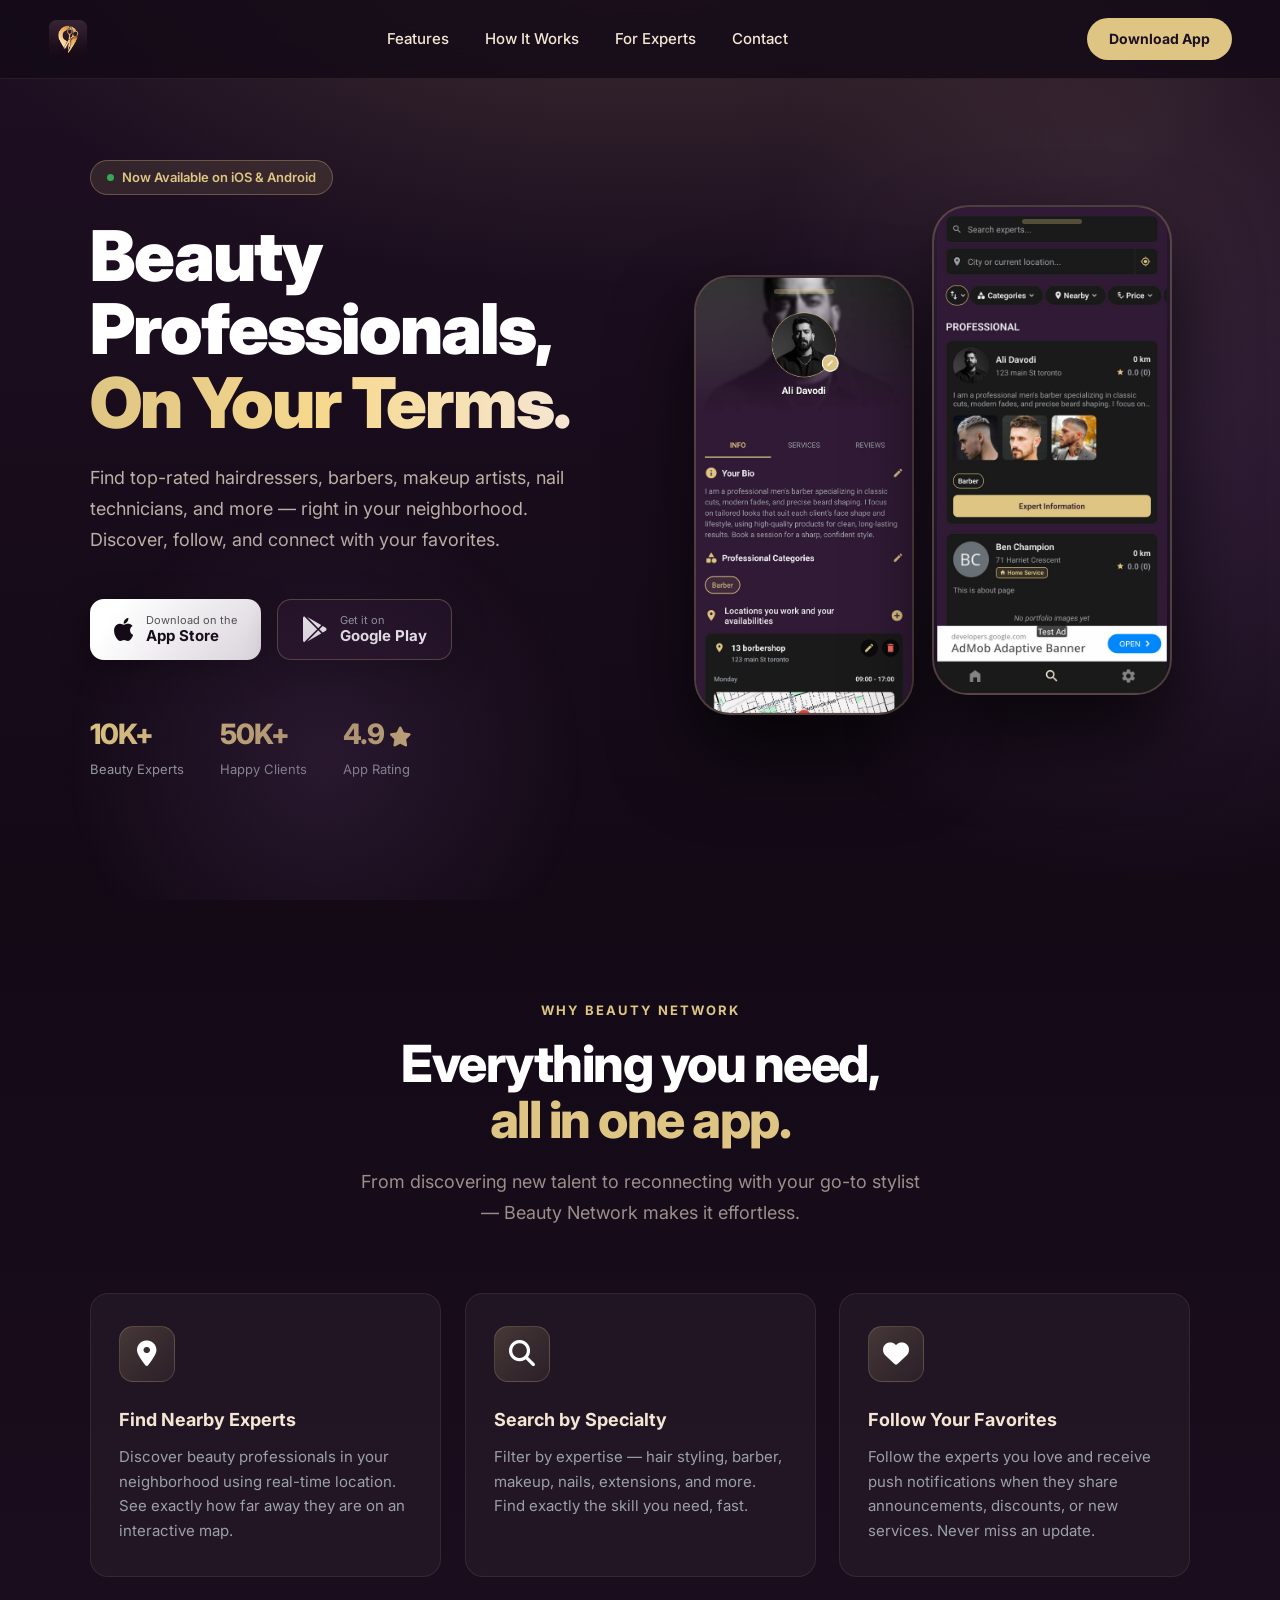
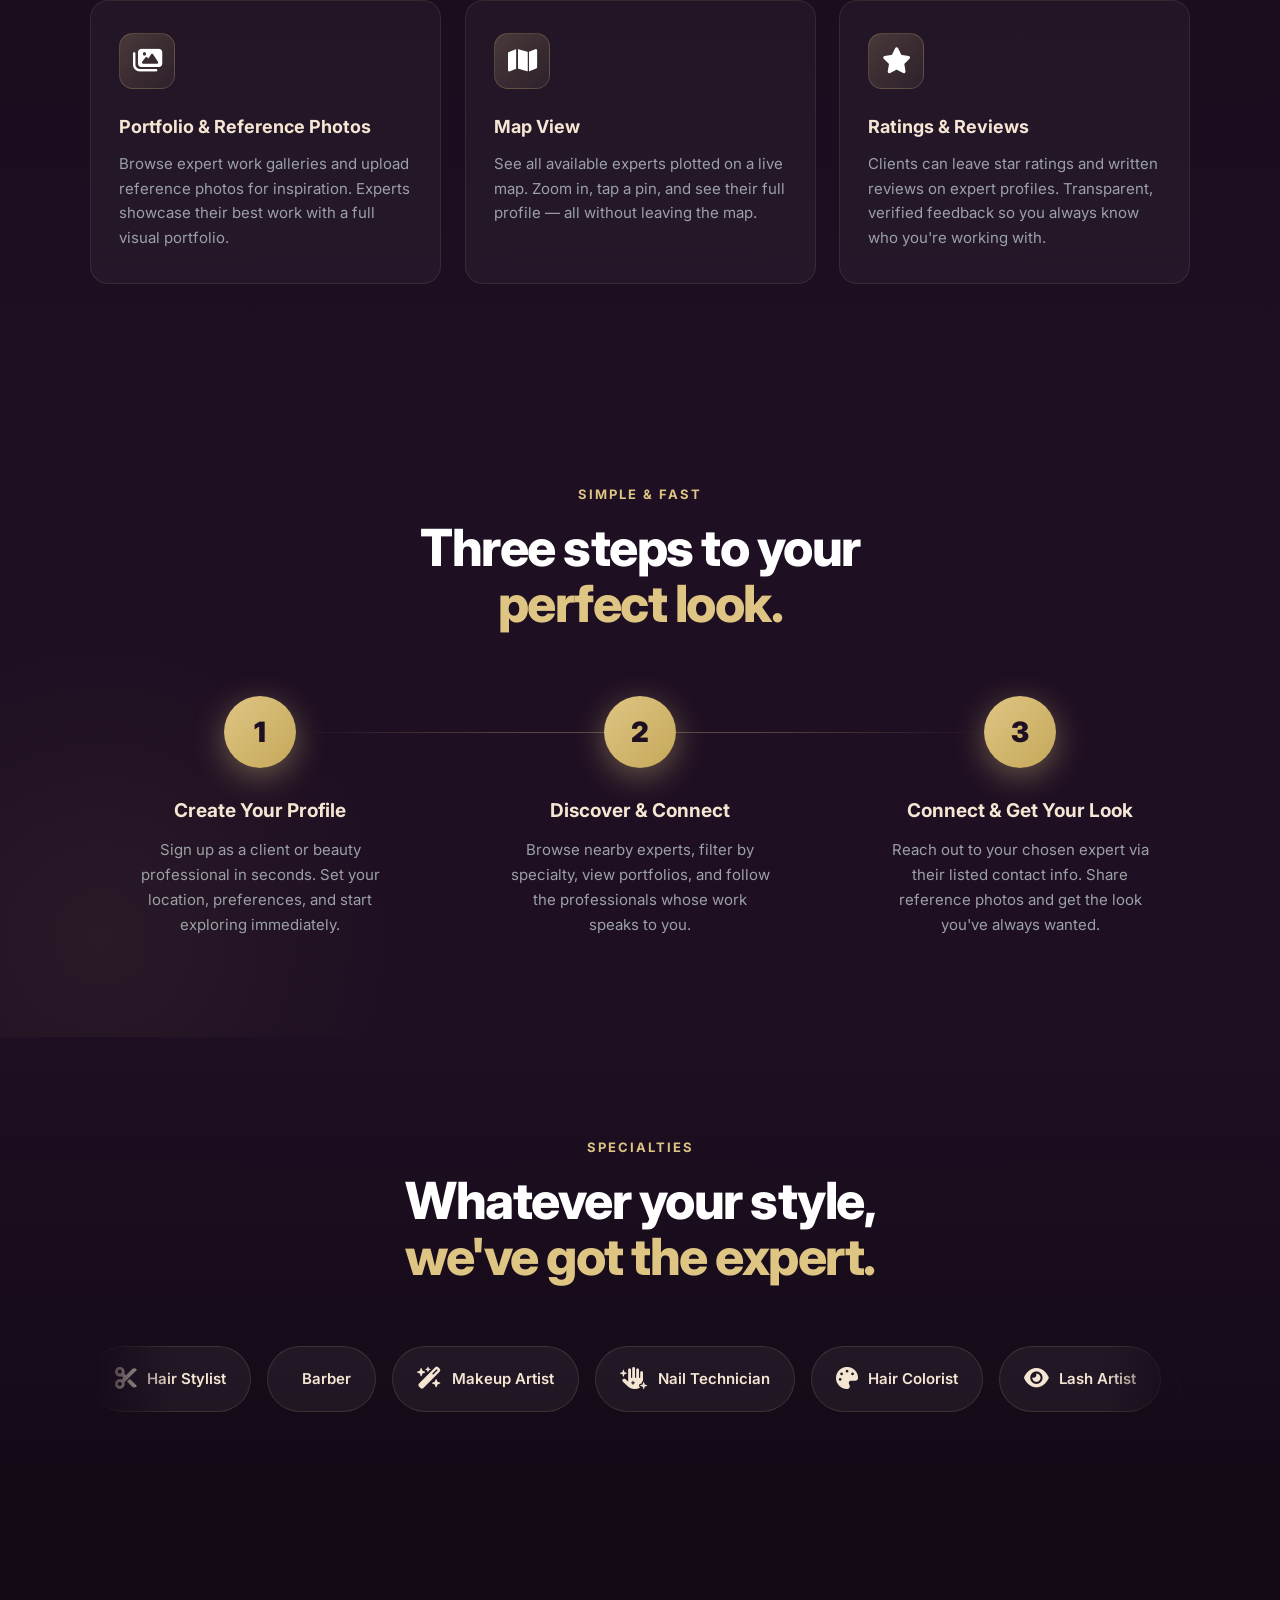
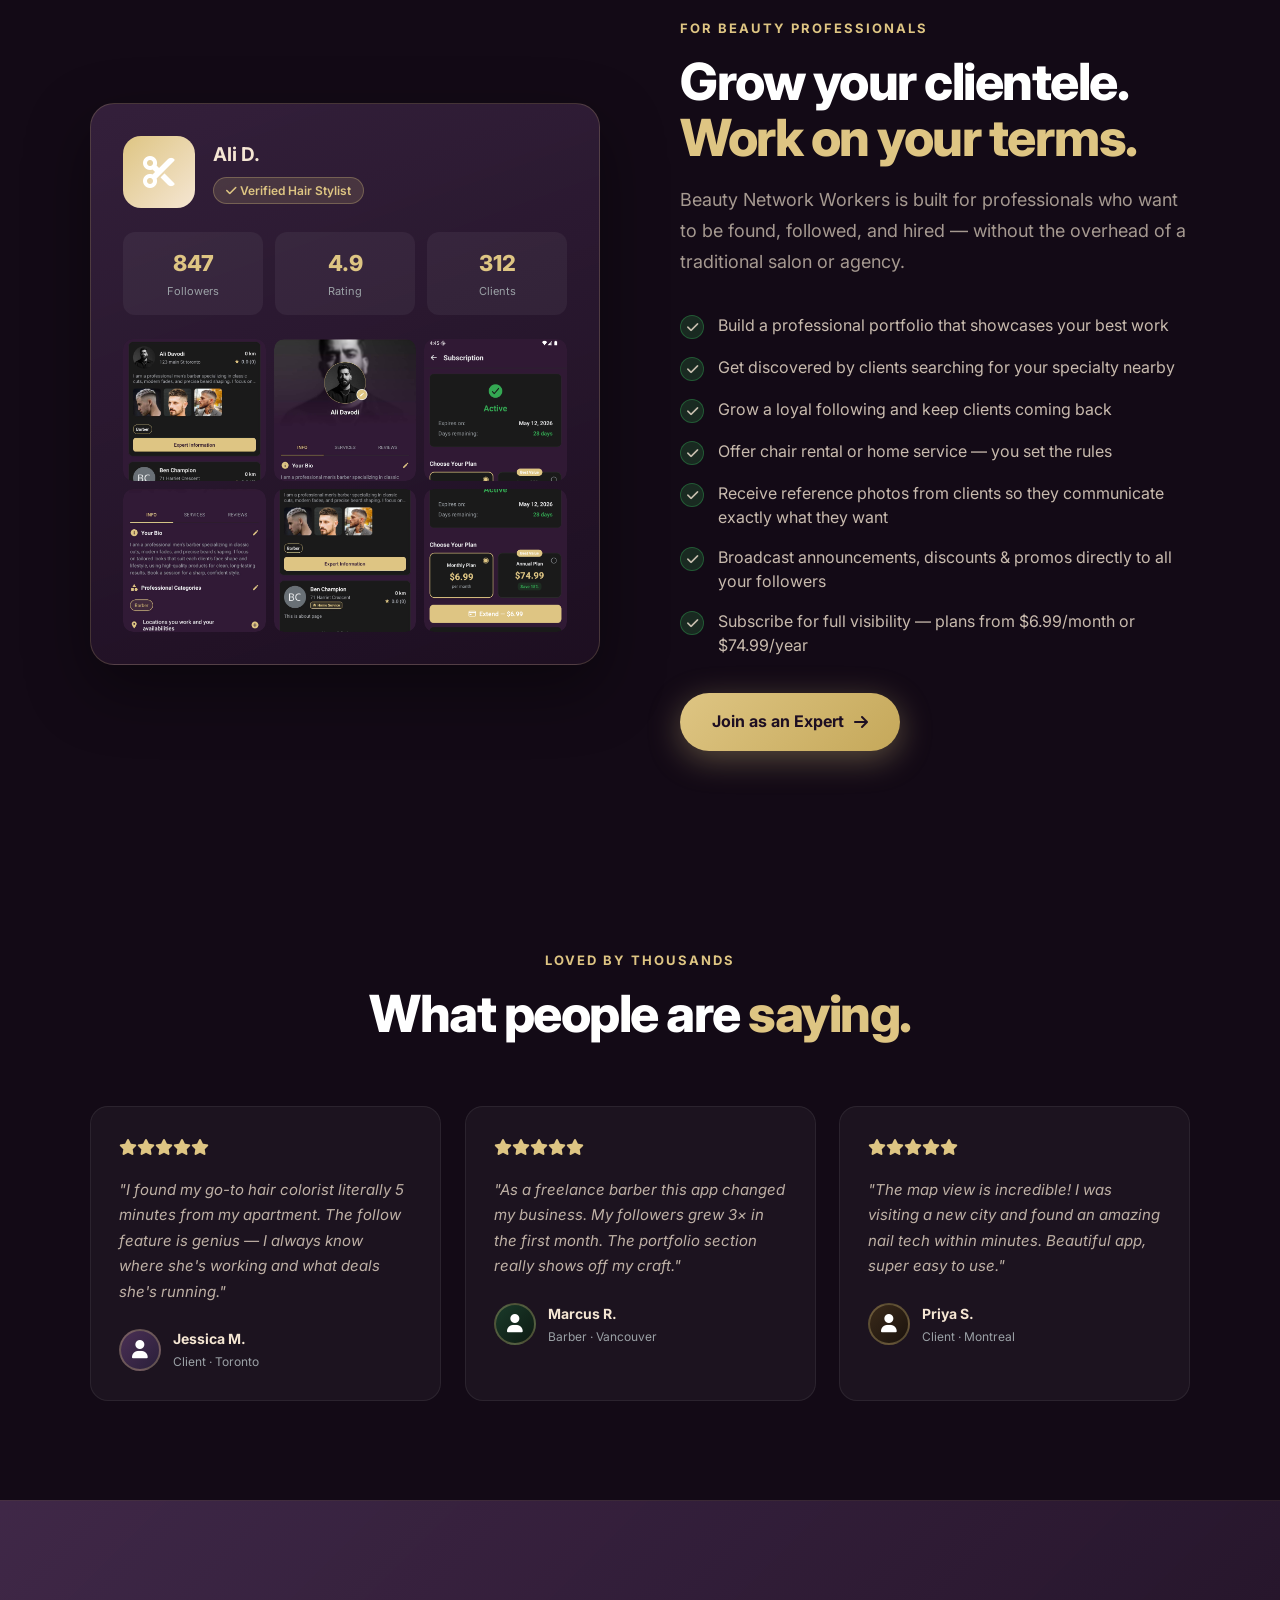
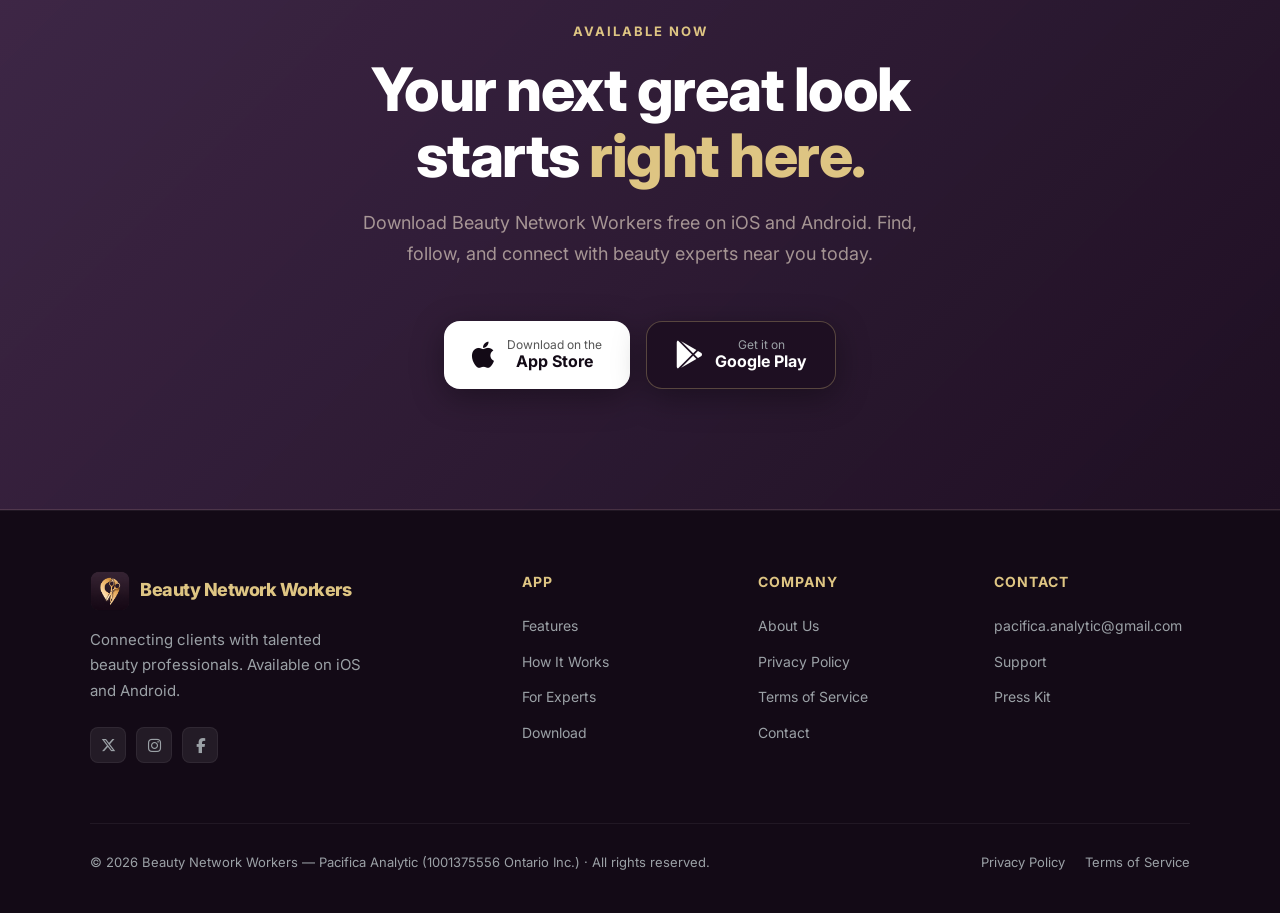
==== index.html @ ca936449 "fix:refactor code and redesign" ====
<!DOCTYPE html>
<html lang="en">
<head>
<meta charset="UTF-8">
<meta name="viewport" content="width=device-width, initial-scale=1.0">
<title>Beauty Network — Find Beauty Experts Near You</title>
<meta name="description" content="Connect with top beauty professionals near you. Hairdressers, barbers, makeup artists, nail technicians and more — available on demand.">
<meta name="google-site-verification" content="TVqCpFBTWD-VSv0azmbcBUUXZ6sW8XDsAtsCo4pwNXE">
<meta property="og:title" content="Beauty Network — Find Beauty Experts Near You">
<meta property="og:description" content="Discover and connect with top-rated beauty professionals near you.">
<meta property="og:type" content="website">
<link rel="preconnect" href="https://fonts.googleapis.com">
<link rel="preconnect" href="https://fonts.gstatic.com" crossorigin>
<link href="https://fonts.googleapis.com/css2?family=Inter:wght@300;400;500;600;700;800;900&display=swap" rel="stylesheet">
<link rel="stylesheet" href="https://cdnjs.cloudflare.com/ajax/libs/font-awesome/6.5.1/css/all.min.css" integrity="sha512-DTOQO9RWCH3ppGqcWaEA1BIZOC6xxalwEsw9c2QQeAIftl+Vegovlnee1c9QX4TctnWMn13TZye+giMm8e2LwA==" crossorigin="anonymous" referrerpolicy="no-referrer">
<link rel="stylesheet" href="styles/landing.css">
</head>
<body>

<!-- NAV -->
<nav>
  <a href="#" class="nav-logo">
    <img src="images/logo.png" alt="Beauty Network" style="height:40px;display:inline-block;vertical-align:middle;">
  </a>
  <ul class="nav-links">
    <li><a href="#features">Features</a></li>
    <li><a href="#how-it-works">How It Works</a></li>
    <li><a href="#for-experts">For Experts</a></li>
    <li><a href="#contact">Contact</a></li>
  </ul>
  <a href="#download" class="nav-cta">Download App</a>
</nav>

<!-- HERO -->
<section class="hero">
  <div class="hero-inner">
    <div class="hero-text">
      <div class="hero-badge">
        <span class="dot"></span>
        Now Available on iOS &amp; Android
      </div>
      <h1>
        Beauty Professionals,<br>
        <span class="gradient">On Your Terms.</span>
      </h1>
      <p class="hero-sub">
        Find top-rated hairdressers, barbers, makeup artists, nail technicians,
        and more — right in your neighborhood. Discover, follow, and connect with your favorites.
      </p>
      <div class="hero-ctas">
        <a href="#download" class="btn-store">
          <span class="store-icon"><i class="fa-brands fa-apple"></i></span>
          <span class="store-text">
            <small>Download on the</small>
            App Store
          </span>
        </a>
        <a href="#download" class="btn-store dark">
          <span class="store-icon"><i class="fa-brands fa-google-play"></i></span>
          <span class="store-text">
            <small>Get it on</small>
            Google Play
          </span>
        </a>
      </div>
      <div class="hero-stats">
        <div class="stat">
          <span class="stat-num" data-count="10" data-suffix="K+">10K+</span>
          <span class="stat-label">Beauty Experts</span>
        </div>
        <div class="stat">
          <span class="stat-num" data-count="50" data-suffix="K+">50K+</span>
          <span class="stat-label">Happy Clients</span>
        </div>
        <div class="stat">
          <span class="stat-num">4.9 <i class="fa-solid fa-star" style="font-size:20px;"></i></span>
          <span class="stat-label">App Rating</span>
        </div>
      </div>
    </div>

    <div class="hero-visual">
      <div class="phone-glow"></div>
      <div class="phone-wrap">
        <div class="phone">
          <div class="phone-screen" style="padding:0;">
            <img src="images/2.jpg" alt="App Screenshot" style="width:100%;height:100%;object-fit:cover;border-radius:34px;display:block;">
          </div>
        </div>
        <div class="phone main">
          <div class="phone-screen" style="padding:0;">
            <img src="images/1.jpg" alt="App Screenshot" style="width:100%;height:100%;object-fit:contain;border-radius:34px;display:block;">
          </div>
        </div>
      </div>
    </div>
  </div>
</section>

<!-- FEATURES -->
<section class="features" id="features">
  <div class="section-inner">
    <div class="center reveal">
      <div class="section-tag">Why Beauty Network</div>
      <h2 class="section-title">Everything you need,<br><span class="gold">all in one app.</span></h2>
      <p class="section-sub" style="margin: 0 auto;">From discovering new talent to reconnecting with your go-to stylist — Beauty Network makes it effortless.</p>
    </div>
    <div class="features-grid">
      <div class="feature-card reveal">
        <div class="feature-icon"><i class="fa-solid fa-location-dot"></i></div>
        <h3>Find Nearby Experts</h3>
        <p>Discover beauty professionals in your neighborhood using real-time location. See exactly how far away they are on an interactive map.</p>
      </div>
      <div class="feature-card reveal">
        <div class="feature-icon"><i class="fa-solid fa-magnifying-glass"></i></div>
        <h3>Search by Specialty</h3>
        <p>Filter by expertise — hair styling, barber, makeup, nails, extensions, and more. Find exactly the skill you need, fast.</p>
      </div>
      <div class="feature-card reveal">
        <div class="feature-icon"><i class="fa-solid fa-heart"></i></div>
        <h3>Follow Your Favorites</h3>
        <p>Follow the experts you love and receive push notifications when they share announcements, discounts, or new services. Never miss an update.</p>
      </div>
      <div class="feature-card reveal">
        <div class="feature-icon"><i class="fa-solid fa-images"></i></div>
        <h3>Portfolio &amp; Reference Photos</h3>
        <p>Browse expert work galleries and upload reference photos for inspiration. Experts showcase their best work with a full visual portfolio.</p>
      </div>
      <div class="feature-card reveal">
        <div class="feature-icon"><i class="fa-solid fa-map"></i></div>
        <h3>Map View</h3>
        <p>See all available experts plotted on a live map. Zoom in, tap a pin, and see their full profile — all without leaving the map.</p>
      </div>
      <div class="feature-card reveal">
        <div class="feature-icon"><i class="fa-solid fa-star"></i></div>
        <h3>Ratings &amp; Reviews</h3>
        <p>Clients can leave star ratings and written reviews on expert profiles. Transparent, verified feedback so you always know who you're working with.</p>
      </div>
    </div>
  </div>
</section>

<!-- HOW IT WORKS -->
<section class="how" id="how-it-works">
  <div class="section-inner">
    <div class="center reveal">
      <div class="section-tag">Simple &amp; Fast</div>
      <h2 class="section-title">Three steps to your<br><span class="gold">perfect look.</span></h2>
    </div>
    <div class="how-steps">
      <div class="step reveal-scale">
        <div class="step-num">1</div>
        <h3>Create Your Profile</h3>
        <p>Sign up as a client or beauty professional in seconds. Set your location, preferences, and start exploring immediately.</p>
      </div>
      <div class="step reveal-scale">
        <div class="step-num">2</div>
        <h3>Discover &amp; Connect</h3>
        <p>Browse nearby experts, filter by specialty, view portfolios, and follow the professionals whose work speaks to you.</p>
      </div>
      <div class="step reveal-scale">
        <div class="step-num">3</div>
        <h3>Connect &amp; Get Your Look</h3>
        <p>Reach out to your chosen expert via their listed contact info. Share reference photos and get the look you've always wanted.</p>
      </div>
    </div>
  </div>
</section>

<!-- SPECIALTIES -->
<section class="specialties">
  <div class="section-inner">
    <div class="section-tag center">Specialties</div>
    <h2 class="section-title center">Whatever your style,<br><span class="gold">we've got the expert.</span></h2>
    <div class="specialties-grid">
      <div class="specialties-track" aria-hidden="false">
        <div class="specialty-pill"><span class="sp-icon"><i class="fa-solid fa-scissors"></i></span> Hair Stylist</div>
        <div class="specialty-pill"><span class="sp-icon"><i class="fa-solid fa-comb"></i></span> Barber</div>
        <div class="specialty-pill"><span class="sp-icon"><i class="fa-solid fa-wand-magic-sparkles"></i></span> Makeup Artist</div>
        <div class="specialty-pill"><span class="sp-icon"><i class="fa-solid fa-hand-sparkles"></i></span> Nail Technician</div>
        <div class="specialty-pill"><span class="sp-icon"><i class="fa-solid fa-palette"></i></span> Hair Colorist</div>
        <div class="specialty-pill"><span class="sp-icon"><i class="fa-solid fa-eye"></i></span> Lash Artist</div>
        <div class="specialty-pill"><span class="sp-icon"><i class="fa-solid fa-spa"></i></span> Esthetician</div>
        <div class="specialty-pill"><span class="sp-icon"><i class="fa-solid fa-comb"></i></span> Braider</div>
        <div class="specialty-pill"><span class="sp-icon"><i class="fa-solid fa-paintbrush"></i></span> Eyebrow Artist</div>
        <div class="specialty-pill"><span class="sp-icon"><i class="fa-solid fa-fire"></i></span> Keratin / Extensions</div>
        <!-- Duplicate for seamless loop -->
        <div class="specialty-pill" aria-hidden="true"><span class="sp-icon"><i class="fa-solid fa-scissors"></i></span> Hair Stylist</div>
        <div class="specialty-pill" aria-hidden="true"><span class="sp-icon"><i class="fa-solid fa-comb"></i></span> Barber</div>
        <div class="specialty-pill" aria-hidden="true"><span class="sp-icon"><i class="fa-solid fa-wand-magic-sparkles"></i></span> Makeup Artist</div>
        <div class="specialty-pill" aria-hidden="true"><span class="sp-icon"><i class="fa-solid fa-hand-sparkles"></i></span> Nail Technician</div>
        <div class="specialty-pill" aria-hidden="true"><span class="sp-icon"><i class="fa-solid fa-palette"></i></span> Hair Colorist</div>
        <div class="specialty-pill" aria-hidden="true"><span class="sp-icon"><i class="fa-solid fa-eye"></i></span> Lash Artist</div>
        <div class="specialty-pill" aria-hidden="true"><span class="sp-icon"><i class="fa-solid fa-spa"></i></span> Esthetician</div>
        <div class="specialty-pill" aria-hidden="true"><span class="sp-icon"><i class="fa-solid fa-comb"></i></span> Braider</div>
        <div class="specialty-pill" aria-hidden="true"><span class="sp-icon"><i class="fa-solid fa-paintbrush"></i></span> Eyebrow Artist</div>
        <div class="specialty-pill" aria-hidden="true"><span class="sp-icon"><i class="fa-solid fa-fire"></i></span> Keratin / Extensions</div>
      </div>
    </div>
  </div>
</section>

<!-- FOR EXPERTS -->
<section class="for-experts" id="for-experts">
  <div class="section-inner">
    <div class="experts-split">
      <div class="experts-visual reveal-left">
        <div class="expert-profile-card">
          <div class="profile-header">
            <div class="profile-avatar-big"><i class="fa-solid fa-scissors"></i></div>
            <div class="profile-info">
              <h4>Ali D.</h4>
              <span class="role-badge"><i class="fa-solid fa-check"></i> Verified Hair Stylist</span>
            </div>
          </div>
          <div class="profile-stats">
            <div class="pstat"><div class="pstat-num">847</div><div class="pstat-label">Followers</div></div>
            <div class="pstat"><div class="pstat-num">4.9</div><div class="pstat-label">Rating</div></div>
            <div class="pstat"><div class="pstat-num">312</div><div class="pstat-label">Clients</div></div>
          </div>
          <div class="photo-grid">
            <div class="photo-tile"><img src="images/1.jpg" alt="App Screenshot" style="width:100%;height:100%;object-fit:cover;border-radius:10px;display:block;"></div>
            <div class="photo-tile"><img src="images/2.jpg" alt="App Screenshot" style="width:100%;height:100%;object-fit:cover;border-radius:10px;display:block;object-position:center top;"></div>
            <div class="photo-tile"><img src="images/3.png" alt="App Screenshot" style="width:100%;height:100%;object-fit:cover;border-radius:10px;display:block;object-position:center top;"></div>
            <div class="photo-tile"><img src="images/2.jpg" alt="App Screenshot" style="width:100%;height:100%;object-fit:cover;border-radius:10px;display:block;object-position:center 60%;"></div>
            <div class="photo-tile"><img src="images/1.jpg" alt="App Screenshot" style="width:100%;height:100%;object-fit:cover;border-radius:10px;display:block;object-position:center 70%;"></div>
            <div class="photo-tile"><img src="images/3.png" alt="App Screenshot" style="width:100%;height:100%;object-fit:cover;border-radius:10px;display:block;object-position:center 40%;"></div>
          </div>
        </div>
      </div>
      <div class="experts-content reveal-right">
        <div class="section-tag">For Beauty Professionals</div>
        <h2 class="section-title">Grow your clientele.<br><span class="gold">Work on your terms.</span></h2>
        <p class="section-sub">Beauty Network Workers is built for professionals who want to be found, followed, and hired — without the overhead of a traditional salon or agency.</p>
        <ul class="benefit-list">
          <li><span class="check"><i class="fa-solid fa-check"></i></span><span>Build a professional portfolio that showcases your best work</span></li>
          <li><span class="check"><i class="fa-solid fa-check"></i></span><span>Get discovered by clients searching for your specialty nearby</span></li>
          <li><span class="check"><i class="fa-solid fa-check"></i></span><span>Grow a loyal following and keep clients coming back</span></li>
          <li><span class="check"><i class="fa-solid fa-check"></i></span><span>Offer chair rental or home service — you set the rules</span></li>
          <li><span class="check"><i class="fa-solid fa-check"></i></span><span>Receive reference photos from clients so they communicate exactly what they want</span></li>
          <li><span class="check"><i class="fa-solid fa-check"></i></span><span>Broadcast announcements, discounts &amp; promos directly to all your followers</span></li>
          <li><span class="check"><i class="fa-solid fa-check"></i></span><span>Subscribe for full visibility — plans from $6.99/month or $74.99/year</span></li>
        </ul>
        <a href="#download" class="btn-gold">Join as an Expert <i class="fa-solid fa-arrow-right"></i></a>
      </div>
    </div>
  </div>
</section>

<!-- TESTIMONIALS -->
<section class="testimonials">
  <div class="section-inner">
    <div class="center reveal">
      <div class="section-tag">Loved by Thousands</div>
      <h2 class="section-title">What people are <span class="gold">saying.</span></h2>
    </div>
    <div class="testimonials-grid">
      <div class="tcard reveal">
        <div class="tcard-stars"><i class="fa-solid fa-star"></i><i class="fa-solid fa-star"></i><i class="fa-solid fa-star"></i><i class="fa-solid fa-star"></i><i class="fa-solid fa-star"></i></div>
        <p class="tcard-text">"I found my go-to hair colorist literally 5 minutes from my apartment. The follow feature is genius — I always know where she's working and what deals she's running."</p>
        <div class="tcard-author">
          <div class="tcard-avatar" style="background:linear-gradient(135deg,#4a2f54,#2a1f3a);"><i class="fa-solid fa-user"></i></div>
          <div class="tcard-author-info"><div class="name">Jessica M.</div><div class="role">Client · Toronto</div></div>
        </div>
      </div>
      <div class="tcard reveal">
        <div class="tcard-stars"><i class="fa-solid fa-star"></i><i class="fa-solid fa-star"></i><i class="fa-solid fa-star"></i><i class="fa-solid fa-star"></i><i class="fa-solid fa-star"></i></div>
        <p class="tcard-text">"As a freelance barber this app changed my business. My followers grew 3× in the first month. The portfolio section really shows off my craft."</p>
        <div class="tcard-author">
          <div class="tcard-avatar" style="background:linear-gradient(135deg,#1a3a2a,#0d1a12);"><i class="fa-solid fa-user"></i></div>
          <div class="tcard-author-info"><div class="name">Marcus R.</div><div class="role">Barber · Vancouver</div></div>
        </div>
      </div>
      <div class="tcard reveal">
        <div class="tcard-stars"><i class="fa-solid fa-star"></i><i class="fa-solid fa-star"></i><i class="fa-solid fa-star"></i><i class="fa-solid fa-star"></i><i class="fa-solid fa-star"></i></div>
        <p class="tcard-text">"The map view is incredible! I was visiting a new city and found an amazing nail tech within minutes. Beautiful app, super easy to use."</p>
        <div class="tcard-author">
          <div class="tcard-avatar" style="background:linear-gradient(135deg,#3a2a1a,#1a120d);"><i class="fa-solid fa-user"></i></div>
          <div class="tcard-author-info"><div class="name">Priya S.</div><div class="role">Client · Montreal</div></div>
        </div>
      </div>
    </div>
  </div>
</section>

<!-- DOWNLOAD CTA -->
<section class="download-cta" id="download">
  <div class="section-inner">
    <div class="section-tag center reveal">Available Now</div>
    <h2 class="section-title center reveal" style="--reveal-delay:0.08s">Your next great look<br>starts <span class="gold">right here.</span></h2>
    <p class="section-sub center reveal" style="--reveal-delay:0.16s">Download Beauty Network Workers free on iOS and Android. Find, follow, and connect with beauty experts near you today.</p>
    <div class="download-btns reveal" style="--reveal-delay:0.24s">
      <a href="#" class="btn-store" style="padding:16px 28px;font-size:16px;border-radius:16px;">
        <span class="store-icon" style="font-size:30px;"><i class="fa-brands fa-apple"></i></span>
        <span class="store-text"><small style="font-size:12px;">Download on the</small> App Store</span>
      </a>
      <a href="#" class="btn-store dark" style="padding:16px 28px;font-size:16px;border-radius:16px;">
        <span class="store-icon" style="font-size:28px;"><i class="fa-brands fa-google-play"></i></span>
        <span class="store-text"><small style="font-size:12px;">Get it on</small> Google Play</span>
      </a>
    </div>
  </div>
</section>

<!-- FOOTER -->
<footer id="contact">
  <div class="footer-inner">
    <div class="footer-top">
      <div class="footer-brand">
        <div class="nav-logo" style="font-size:18px;display:flex;align-items:center;gap:10px;">
          <img src="images/logo.png" alt="Beauty Network Workers" style="height:40px;">
          <span>Beauty Network Workers</span>
        </div>
        <p>Connecting clients with talented beauty professionals. Available on iOS and Android.</p>
        <div class="social-links">
          <a href="#" class="social-btn"><i class="fa-brands fa-x-twitter"></i></a>
          <a href="#" class="social-btn"><i class="fa-brands fa-instagram"></i></a>
          <a href="#" class="social-btn"><i class="fa-brands fa-facebook-f"></i></a>
        </div>
      </div>
      <div class="footer-col">
        <h5>App</h5>
        <ul>
          <li><a href="#features">Features</a></li>
          <li><a href="#how-it-works">How It Works</a></li>
          <li><a href="#for-experts">For Experts</a></li>
          <li><a href="#download">Download</a></li>
        </ul>
      </div>
      <div class="footer-col">
        <h5>Company</h5>
        <ul>
          <li><a href="#">About Us</a></li>
          <li><a href="privacy-policy.html">Privacy Policy</a></li>
          <li><a href="#">Terms of Service</a></li>
          <li><a href="#">Contact</a></li>
        </ul>
      </div>
      <div class="footer-col">
        <h5>Contact</h5>
        <ul>
          <li><a href="mailto:pacifica.analytic@gmail.com">pacifica.analytic@gmail.com</a></li>
          <li><a href="#">Support</a></li>
          <li><a href="#">Press Kit</a></li>
        </ul>
      </div>
    </div>
    <div class="footer-bottom">
      <span>© 2026 Beauty Network Workers — Pacifica Analytic (1001375556 Ontario Inc.) · All rights reserved.</span>
      <div style="display:flex;gap:20px;">
        <a href="privacy-policy.html">Privacy Policy</a>
        <a href="#">Terms of Service</a>
      </div>
    </div>
  </div>
</footer>

<script>
  // ── Scroll Reveal ────────────────────────────────────────────────
  (function () {
    var els = document.querySelectorAll('.reveal, .reveal-left, .reveal-right, .reveal-scale');
    if (!('IntersectionObserver' in window)) {
      els.forEach(function (el) { el.classList.add('is-visible'); });
      return;
    }
    var observer = new IntersectionObserver(function (entries) {
      entries.forEach(function (entry) {
        if (entry.isIntersecting) {
          entry.target.classList.add('is-visible');
          observer.unobserve(entry.target);
        }
      });
    }, { threshold: 0.1, rootMargin: '0px 0px -50px 0px' });
    els.forEach(function (el) { observer.observe(el); });
  })();

  // ── Counter Animation ────────────────────────────────────────────
  (function () {
    function easeOutCubic(t) { return 1 - Math.pow(1 - t, 3); }
    function animateCounter(el) {
      var end = parseFloat(el.dataset.count);
      var suffix = el.dataset.suffix || '';
      var isFloat = el.dataset.count.indexOf('.') !== -1;
      var duration = 1800;
      var startTime = null;
      function tick(now) {
        if (!startTime) startTime = now;
        var elapsed = now - startTime;
        var progress = Math.min(elapsed / duration, 1);
        var val = easeOutCubic(progress) * end;
        el.textContent = (isFloat ? val.toFixed(1) : Math.floor(val)) + suffix;
        if (progress < 1) requestAnimationFrame(tick);
      }
      requestAnimationFrame(tick);
    }
    if (!('IntersectionObserver' in window)) return;
    var counterObserver = new IntersectionObserver(function (entries) {
      entries.forEach(function (entry) {
        if (entry.isIntersecting) {
          animateCounter(entry.target);
          counterObserver.unobserve(entry.target);
        }
      });
    }, { threshold: 0.5 });
    document.querySelectorAll('[data-count]').forEach(function (el) {
      counterObserver.observe(el);
    });
  })();
</script>

</body>
</html>
---- styles/landing.css ----
/* ========================
   CSS Variables / Tokens
   ======================== */
:root {
  --dark:    #301934;
  --darker:  #1e0f22;
  --darkest: #130a16;
  --mid:     #4a2f54;
  --gold:    #dec583;
  --gold-lt: #edd89a;
  --cream:   #F5E6D3;
  --white:   #ffffff;
  --gray:    #9BA1A6;
  --success: #34A853;
  --radius:  18px;
  --shadow:  0 24px 64px rgba(0,0,0,0.4);
}

/* ========================
   Reset & Base
   ======================== */
*, *::before, *::after { box-sizing: border-box; margin: 0; padding: 0; }
html { scroll-behavior: smooth; }
body {
  font-family: 'Inter', -apple-system, BlinkMacSystemFont, "Segoe UI", Roboto, sans-serif;
  background: var(--darkest);
  color: var(--white);
  line-height: 1.6;
  -webkit-font-smoothing: antialiased;
}
img { max-width: 100%; display: block; }
a { color: inherit; text-decoration: none; }

/* ========================
   Utility Classes
   ======================== */
.gold    { color: var(--gold); }
.cream   { color: var(--cream); }
.muted   { color: var(--gray); }
.center  { text-align: center; }

/* ========================
   Nav
   ======================== */
nav {
  position: fixed;
  top: 0; left: 0; right: 0;
  z-index: 100;
  display: flex;
  align-items: center;
  justify-content: space-between;
  padding: 18px 48px;
  background: rgba(19, 10, 22, 0.82);
  backdrop-filter: blur(16px);
  -webkit-backdrop-filter: blur(16px);
  border-bottom: 1px solid rgba(222, 197, 131, 0.1);
  transition: padding 0.3s;
}
.nav-logo {
  font-size: 20px;
  font-weight: 800;
  letter-spacing: -0.5px;
  color: var(--gold);
  display: flex;
  align-items: center;
  gap: 10px;
}
.nav-logo .logo-icon {
  width: 36px; height: 36px;
  background: linear-gradient(135deg, var(--gold), var(--cream));
  border-radius: 10px;
  display: flex; align-items: center; justify-content: center;
  font-size: 18px;
}
.nav-links {
  display: flex;
  gap: 36px;
  list-style: none;
  font-size: 15px;
  font-weight: 500;
  color: var(--cream);
}
.nav-links a:hover { color: var(--gold); transition: color 0.2s; }
.nav-cta {
  background: var(--gold);
  color: var(--darker);
  font-weight: 700;
  font-size: 14px;
  padding: 10px 22px;
  border-radius: 50px;
  white-space: nowrap;
  transition: background 0.2s, transform 0.2s;
}
.nav-cta:hover { background: var(--gold-lt); transform: scale(1.03); }

/* ========================
   Hero
   ======================== */
.hero {
  min-height: 100vh;
  display: flex;
  align-items: center;
  justify-content: center;
  position: relative;
  overflow: hidden;
  padding: 120px 24px 80px;
  background:
    radial-gradient(ellipse 80% 60% at 50% -10%, rgba(222,197,131,0.18) 0%, transparent 70%),
    radial-gradient(ellipse 60% 80% at 90% 50%, rgba(74,47,84,0.5) 0%, transparent 60%),
    linear-gradient(180deg, #1e0f22 0%, #130a16 100%);
}
.hero::before {
  content: '';
  position: absolute;
  width: 700px; height: 700px;
  border-radius: 50%;
  background: radial-gradient(circle, rgba(222,197,131,0.08) 0%, transparent 70%);
  top: -200px; right: -200px;
  pointer-events: none;
}
.hero-inner {
  max-width: 1100px;
  margin: auto;
  display: grid;
  grid-template-columns: 1fr 1fr;
  gap: 70px;
  align-items: center;
}
.hero-badge {
  display: inline-flex;
  align-items: center;
  gap: 8px;
  background: rgba(222,197,131,0.12);
  border: 1px solid rgba(222,197,131,0.3);
  border-radius: 50px;
  padding: 6px 16px;
  font-size: 13px;
  font-weight: 600;
  color: var(--gold);
  margin-bottom: 24px;
}
.hero-badge .dot {
  width: 7px; height: 7px;
  background: var(--success);
  border-radius: 50%;
  animation: pulse 2s infinite;
}
@keyframes pulse {
  0%,100% { opacity: 1; transform: scale(1); }
  50%      { opacity: 0.5; transform: scale(1.4); }
}
.hero h1 {
  font-size: clamp(40px, 5.5vw, 70px);
  font-weight: 900;
  line-height: 1.05;
  letter-spacing: -2px;
  margin-bottom: 24px;
}
.hero h1 span.gradient {
  background: linear-gradient(90deg, var(--gold), var(--cream));
  -webkit-background-clip: text;
  -webkit-text-fill-color: transparent;
  background-clip: text;
}
.hero-sub {
  font-size: 18px;
  color: rgba(245,230,211,0.75);
  max-width: 480px;
  margin-bottom: 44px;
  font-weight: 400;
  line-height: 1.7;
}
.hero-ctas {
  display: flex;
  gap: 16px;
  flex-wrap: wrap;
  margin-bottom: 52px;
}
.btn-store {
  display: flex;
  align-items: center;
  gap: 12px;
  background: var(--white);
  color: var(--darkest);
  padding: 14px 24px;
  border-radius: 14px;
  font-weight: 700;
  font-size: 15px;
  transition: transform 0.2s, box-shadow 0.2s;
  box-shadow: 0 8px 32px rgba(0,0,0,0.35);
}
.btn-store:hover { transform: translateY(-3px); box-shadow: 0 16px 40px rgba(0,0,0,0.5); }
.btn-store .store-icon { font-size: 26px; line-height: 1; }
.btn-store .store-text { display: flex; flex-direction: column; line-height: 1.2; }
.btn-store .store-text small { font-size: 11px; font-weight: 400; color: #555; }
.btn-store.dark { background: var(--darker); color: var(--white); border: 1px solid rgba(222,197,131,0.3); }
.btn-store.dark .store-text small { color: var(--gray); }
.hero-stats {
  display: flex;
  gap: 36px;
}
.stat {
  display: flex;
  flex-direction: column;
}
.stat-num {
  font-size: 28px;
  font-weight: 800;
  color: var(--gold);
  letter-spacing: -1px;
}
.stat-label {
  font-size: 13px;
  color: var(--gray);
  margin-top: 2px;
}

/* Phone mockup */
.hero-visual {
  display: flex;
  justify-content: center;
  align-items: center;
  position: relative;
}
.phone-wrap {
  position: relative;
  display: flex;
  gap: 18px;
  align-items: flex-end;
}
.phone {
  width: 220px;
  height: 440px;
  background: linear-gradient(160deg, #2a1a30 0%, #1a0f20 100%);
  border-radius: 36px;
  border: 2px solid rgba(222,197,131,0.25);
  box-shadow: 0 40px 80px rgba(0,0,0,0.7), inset 0 1px 0 rgba(255,255,255,0.1);
  overflow: hidden;
  position: relative;
  flex-shrink: 0;
}
.phone::before {
  content: '';
  position: absolute;
  top: 12px; left: 50%; transform: translateX(-50%);
  width: 60px; height: 5px;
  background: rgba(222,197,131,0.3);
  border-radius: 3px;
}
.phone.main {
  width: 240px;
  height: 490px;
  z-index: 2;
  transform: translateY(-20px);
}
.phone-screen {
  width: 100%; height: 100%;
  padding: 30px 16px 16px;
  display: flex;
  flex-direction: column;
  gap: 10px;
  overflow: hidden;
}
.phone-header {
  display: flex;
  align-items: center;
  justify-content: space-between;
  margin-bottom: 6px;
}
.phone-title { font-size: 15px; font-weight: 700; color: var(--gold); }
.avatar-row { display: flex; gap: -6px; }
.avatar {
  width: 26px; height: 26px; border-radius: 50%;
  border: 2px solid var(--darker);
  margin-left: -6px;
  font-size: 10px;
  display: flex; align-items: center; justify-content: center;
  font-weight: 700;
}
.search-bar {
  background: rgba(255,255,255,0.07);
  border: 1px solid rgba(222,197,131,0.2);
  border-radius: 10px;
  padding: 9px 14px;
  font-size: 11px;
  color: rgba(245,230,211,0.5);
  display: flex;
  align-items: center;
  gap: 8px;
}
.search-bar span { font-size: 14px; }
.filter-chips {
  display: flex;
  gap: 6px;
  overflow: hidden;
}
.chip {
  background: rgba(222,197,131,0.12);
  border: 1px solid rgba(222,197,131,0.25);
  border-radius: 50px;
  padding: 4px 12px;
  font-size: 10px;
  color: var(--gold);
  white-space: nowrap;
  font-weight: 600;
}
.chip.active { background: var(--gold); color: var(--darker); }
.expert-card {
  background: rgba(255,255,255,0.05);
  border: 1px solid rgba(255,255,255,0.08);
  border-radius: 14px;
  padding: 12px;
  display: flex;
  gap: 10px;
  align-items: center;
}
.expert-card .avatar-big {
  width: 44px; height: 44px;
  border-radius: 12px;
  font-size: 20px;
  display: flex; align-items: center; justify-content: center;
  flex-shrink: 0;
}
.expert-card .info { flex: 1; }
.expert-card .name { font-size: 12px; font-weight: 700; color: var(--cream); }
.expert-card .role { font-size: 10px; color: var(--gray); margin-top: 1px; }
.expert-card .stars { font-size: 10px; color: var(--gold); margin-top: 4px; }
.expert-card .follow-btn {
  background: var(--gold);
  color: var(--darker);
  border-radius: 8px;
  padding: 4px 10px;
  font-size: 10px;
  font-weight: 700;
}
.map-mini {
  flex: 1;
  background: linear-gradient(135deg, #1a2a1a 0%, #0d1a0d 100%);
  border-radius: 12px;
  position: relative;
  overflow: hidden;
  min-height: 80px;
}
.map-mini::before {
  content: '';
  position: absolute;
  inset: 0;
  background: url("data:image/svg+xml,%3Csvg xmlns='http://www.w3.org/2000/svg' width='60' height='60'%3E%3Cpath d='M0 30 L60 30 M30 0 L30 60' stroke='rgba(255,255,255,0.04)' stroke-width='1'/%3E%3C/svg%3E") repeat;
}
.map-pin {
  position: absolute;
  font-size: 14px;
  color: var(--gold);
  filter: drop-shadow(0 2px 4px rgba(0,0,0,0.6));
  line-height: 1;
}
.phone-glow {
  position: absolute;
  width: 300px; height: 300px;
  border-radius: 50%;
  background: radial-gradient(circle, rgba(222,197,131,0.15) 0%, transparent 70%);
  top: 50%; left: 50%;
  transform: translate(-50%,-50%);
  pointer-events: none;
  z-index: -1;
}

/* ========================
   Section Base
   ======================== */
section { padding: 100px 24px; }
.section-inner { max-width: 1100px; margin: auto; }
.section-tag {
  font-size: 13px;
  font-weight: 700;
  letter-spacing: 2px;
  text-transform: uppercase;
  color: var(--gold);
  margin-bottom: 14px;
}
.section-title {
  font-size: clamp(32px, 4vw, 54px);
  font-weight: 800;
  letter-spacing: -1.5px;
  line-height: 1.1;
  margin-bottom: 20px;
}
.section-sub {
  font-size: 18px;
  color: rgba(245,230,211,0.6);
  max-width: 560px;
  line-height: 1.7;
}

/* ========================
   Features Section
   ======================== */
.features {
  background: linear-gradient(180deg, var(--darkest) 0%, var(--darker) 100%);
}
.features-grid {
  display: grid;
  grid-template-columns: repeat(3, 1fr);
  gap: 24px;
  margin-top: 64px;
}
.feature-card {
  background: rgba(255,255,255,0.04);
  border: 1px solid rgba(222,197,131,0.1);
  border-radius: var(--radius);
  padding: 32px 28px;
  transition: border-color 0.3s, transform 0.3s, background 0.3s;
  cursor: default;
}
.feature-card:hover {
  border-color: rgba(222,197,131,0.35);
  background: rgba(255,255,255,0.07);
  transform: translateY(-6px);
}
.feature-icon {
  width: 56px; height: 56px;
  background: linear-gradient(135deg, rgba(222,197,131,0.2), rgba(222,197,131,0.06));
  border-radius: 14px;
  display: flex;
  align-items: center;
  justify-content: center;
  font-size: 26px;
  margin-bottom: 24px;
  border: 1px solid rgba(222,197,131,0.2);
}
.feature-card h3 {
  font-size: 18px;
  font-weight: 700;
  margin-bottom: 10px;
  color: var(--cream);
}
.feature-card p {
  font-size: 15px;
  color: var(--gray);
  line-height: 1.65;
}

/* ========================
   How It Works
   ======================== */
.how {
  background: var(--darker);
  position: relative;
  overflow: hidden;
}
.how::before {
  content: '';
  position: absolute;
  width: 600px; height: 600px;
  border-radius: 50%;
  background: radial-gradient(circle, rgba(222,197,131,0.06) 0%, transparent 70%);
  bottom: -200px; left: -200px;
}
.how-steps {
  display: grid;
  grid-template-columns: repeat(3, 1fr);
  gap: 40px;
  margin-top: 64px;
  position: relative;
}
.how-steps::before {
  content: '';
  position: absolute;
  top: 36px; left: calc(16.67% + 20px); right: calc(16.67% + 20px);
  height: 1px;
  background: linear-gradient(90deg, transparent, rgba(222,197,131,0.3), rgba(222,197,131,0.3), transparent);
  z-index: 0;
}
.step {
  display: flex;
  flex-direction: column;
  align-items: center;
  text-align: center;
  position: relative;
  z-index: 1;
}
.step-num {
  width: 72px; height: 72px;
  border-radius: 50%;
  background: linear-gradient(135deg, var(--gold), #c5a85a);
  color: var(--darker);
  font-size: 28px;
  font-weight: 900;
  display: flex;
  align-items: center;
  justify-content: center;
  margin-bottom: 28px;
  box-shadow: 0 8px 32px rgba(222,197,131,0.4);
}
.step h3 {
  font-size: 19px;
  font-weight: 700;
  margin-bottom: 12px;
  color: var(--cream);
}
.step p {
  font-size: 15px;
  color: var(--gray);
  line-height: 1.65;
  max-width: 260px;
}

/* ========================
   For Experts Section
   ======================== */
.for-experts {
  background: var(--darkest);
}
.experts-split {
  display: grid;
  grid-template-columns: 1fr 1fr;
  gap: 80px;
  align-items: center;
}
.experts-visual {
  position: relative;
}
.expert-profile-card {
  background: linear-gradient(160deg, rgba(74,47,84,0.6) 0%, rgba(30,15,34,0.9) 100%);
  border: 1px solid rgba(222,197,131,0.2);
  border-radius: 24px;
  padding: 32px;
  box-shadow: var(--shadow);
}
.profile-header {
  display: flex;
  align-items: center;
  gap: 18px;
  margin-bottom: 24px;
}
.profile-avatar-big {
  width: 72px; height: 72px;
  border-radius: 18px;
  background: linear-gradient(135deg, var(--gold), var(--cream));
  display: flex; align-items: center; justify-content: center;
  font-size: 32px;
}
.profile-info h4 { font-size: 19px; font-weight: 700; color: var(--cream); }
.profile-info .role-badge {
  display: inline-block;
  background: rgba(222,197,131,0.15);
  border: 1px solid rgba(222,197,131,0.3);
  border-radius: 50px;
  padding: 3px 12px;
  font-size: 12px;
  font-weight: 600;
  color: var(--gold);
  margin-top: 6px;
}
.profile-stats {
  display: grid;
  grid-template-columns: repeat(3, 1fr);
  gap: 12px;
  margin-bottom: 24px;
}
.pstat {
  background: rgba(255,255,255,0.05);
  border-radius: 12px;
  padding: 14px;
  text-align: center;
}
.pstat-num { font-size: 22px; font-weight: 800; color: var(--gold); }
.pstat-label { font-size: 11px; color: var(--gray); margin-top: 2px; }
.photo-grid {
  display: grid;
  grid-template-columns: repeat(3, 1fr);
  gap: 8px;
}
.photo-tile {
  aspect-ratio: 1;
  border-radius: 10px;
  overflow: hidden;
}
.experts-content .section-sub { color: rgba(245,230,211,0.65); }
.benefit-list {
  list-style: none;
  margin: 36px 0;
  display: flex;
  flex-direction: column;
  gap: 16px;
}
.benefit-list li {
  display: flex;
  align-items: flex-start;
  gap: 14px;
  font-size: 16px;
  color: rgba(245,230,211,0.8);
  line-height: 1.5;
}
.benefit-list li .check {
  width: 24px; height: 24px;
  background: rgba(52,168,83,0.2);
  border-radius: 50%;
  display: flex; align-items: center; justify-content: center;
  font-size: 13px;
  flex-shrink: 0;
  margin-top: 2px;
  border: 1px solid rgba(52,168,83,0.4);
}
.btn-gold {
  display: inline-flex;
  align-items: center;
  gap: 10px;
  background: linear-gradient(135deg, var(--gold), #c5a85a);
  color: var(--darker);
  padding: 16px 32px;
  border-radius: 50px;
  font-weight: 700;
  font-size: 16px;
  transition: transform 0.2s, box-shadow 0.2s;
  box-shadow: 0 8px 32px rgba(222,197,131,0.35);
}
.btn-gold:hover { transform: translateY(-3px); box-shadow: 0 16px 48px rgba(222,197,131,0.5); }

/* ========================
   Specialties Section
   ======================== */
.specialties {
  background: linear-gradient(180deg, var(--darker) 0%, var(--darkest) 100%);
  text-align: center;
}
.specialties-grid {
  display: flex;
  flex-wrap: wrap;
  justify-content: center;
  gap: 16px;
  margin-top: 56px;
}
.specialty-pill {
  display: flex;
  align-items: center;
  gap: 10px;
  background: rgba(255,255,255,0.05);
  border: 1px solid rgba(222,197,131,0.15);
  border-radius: 50px;
  padding: 14px 24px;
  font-size: 15px;
  font-weight: 600;
  color: var(--cream);
  transition: background 0.2s, border-color 0.2s, transform 0.2s;
  cursor: default;
}
.specialty-pill:hover {
  background: rgba(222,197,131,0.12);
  border-color: rgba(222,197,131,0.4);
  transform: translateY(-3px);
}
.specialty-pill .sp-icon { font-size: 22px; }

/* ========================
   Testimonials
   ======================== */
.testimonials {
  background: var(--darkest);
}
.testimonials-grid {
  display: grid;
  grid-template-columns: repeat(3, 1fr);
  gap: 24px;
  margin-top: 64px;
}
.tcard {
  background: rgba(255,255,255,0.04);
  border: 1px solid rgba(255,255,255,0.07);
  border-radius: var(--radius);
  padding: 28px;
  transition: border-color 0.3s;
}
.tcard:hover { border-color: rgba(222,197,131,0.25); }
.tcard-stars { color: var(--gold); font-size: 16px; margin-bottom: 16px; }
.tcard-text {
  font-size: 15px;
  color: rgba(245,230,211,0.75);
  line-height: 1.7;
  margin-bottom: 24px;
  font-style: italic;
}
.tcard-author {
  display: flex;
  align-items: center;
  gap: 12px;
}
.tcard-avatar {
  width: 42px; height: 42px;
  border-radius: 50%;
  display: flex; align-items: center; justify-content: center;
  font-size: 18px;
  flex-shrink: 0;
  border: 2px solid rgba(222,197,131,0.3);
}
.tcard-author-info .name { font-size: 14px; font-weight: 700; color: var(--cream); }
.tcard-author-info .role { font-size: 12px; color: var(--gray); margin-top: 2px; }

/* ========================
   Download CTA
   ======================== */
.download-cta {
  background: linear-gradient(135deg, rgba(74,47,84,0.8) 0%, var(--darker) 100%);
  border-top: 1px solid rgba(222,197,131,0.1);
  border-bottom: 1px solid rgba(222,197,131,0.1);
  text-align: center;
  padding: 120px 24px;
}
.download-cta .section-title { font-size: clamp(36px, 5vw, 60px); }
.download-cta .section-sub { margin: 0 auto 52px; }
.download-btns {
  display: flex;
  justify-content: center;
  gap: 16px;
  flex-wrap: wrap;
}

/* ========================
   Footer
   ======================== */
footer {
  background: var(--darkest);
  padding: 60px 24px 40px;
  border-top: 1px solid rgba(255,255,255,0.06);
}
.footer-inner {
  max-width: 1100px;
  margin: auto;
}
.footer-top {
  display: grid;
  grid-template-columns: 2fr 1fr 1fr 1fr;
  gap: 40px;
  margin-bottom: 60px;
}
.footer-brand p {
  font-size: 15px;
  color: var(--gray);
  line-height: 1.7;
  margin: 16px 0 24px;
  max-width: 280px;
}
.footer-col h5 {
  font-size: 14px;
  font-weight: 700;
  letter-spacing: 1px;
  text-transform: uppercase;
  color: var(--gold);
  margin-bottom: 20px;
}
.footer-col ul { list-style: none; display: flex; flex-direction: column; gap: 10px; }
.footer-col ul a { font-size: 14px; color: var(--gray); transition: color 0.2s; }
.footer-col ul a:hover { color: var(--cream); }
.footer-bottom {
  border-top: 1px solid rgba(255,255,255,0.06);
  padding-top: 28px;
  display: flex;
  align-items: center;
  justify-content: space-between;
  font-size: 13px;
  color: var(--gray);
  flex-wrap: wrap;
  gap: 12px;
}
.footer-bottom a { color: var(--gray); transition: color 0.2s; }
.footer-bottom a:hover { color: var(--gold); }

/* ========================
   Responsive
   ======================== */
@media (max-width: 900px) {
  nav { padding: 16px 24px; }
  .nav-links { display: none; }
  .hero-inner { grid-template-columns: 1fr; text-align: center; gap: 60px; }
  .hero-sub { margin: 0 auto 40px; }
  .hero-ctas { justify-content: center; }
  .hero-stats { justify-content: center; }
  .hero-visual { order: -1; }
  .phone-wrap { justify-content: center; }
  .features-grid { grid-template-columns: 1fr 1fr; }
  .how-steps { grid-template-columns: 1fr; }
  .how-steps::before { display: none; }
  .experts-split { grid-template-columns: 1fr; gap: 50px; }
  .testimonials-grid { grid-template-columns: 1fr 1fr; }
  .footer-top { grid-template-columns: 1fr 1fr; }
}
@media (max-width: 600px) {
  .features-grid { grid-template-columns: 1fr; }
  .testimonials-grid { grid-template-columns: 1fr; }
  .footer-top { grid-template-columns: 1fr; }
  .hero-ctas { flex-direction: column; align-items: center; }
  .phone-wrap .phone:not(.main) { display: none; }
  .phone.main { width: 200px; height: 420px; }
  .profile-stats { grid-template-columns: repeat(3, 1fr); }
}
@media (max-width: 420px) {
  .hero h1 { font-size: 36px; letter-spacing: -1.5px; }
  section { padding: 72px 20px; }
}

/* ========================
   Social Links (Footer)
   ======================== */
.social-links {
  display: flex;
  gap: 10px;
  margin-top: 4px;
}
.social-btn {
  width: 36px; height: 36px;
  background: rgba(255,255,255,0.07);
  border-radius: 8px;
  display: flex;
  align-items: center;
  justify-content: center;
  font-size: 15px;
  color: var(--gray);
  transition: background 0.2s, color 0.2s;
  border: 1px solid rgba(255,255,255,0.06);
}
.social-btn:hover {
  background: rgba(222,197,131,0.15);
  color: var(--gold);
}

/* ============================================================
   Enhanced Animations
   ============================================================ */

/* — Keyframes — */
@keyframes float {
  0%, 100% { transform: translateY(-20px); }
  50%       { transform: translateY(-38px); }
}
@keyframes floatSub {
  0%, 100% { transform: translateY(0); }
  50%       { transform: translateY(-14px); }
}
@keyframes gradientPan {
  0%   { background-position: 0% center; }
  100% { background-position: 200% center; }
}
@keyframes glowPulse {
  0%, 100% { box-shadow: 0 8px 32px rgba(222,197,131,0.4); }
  50%       { box-shadow: 0 8px 56px rgba(222,197,131,0.85), 0 0 80px rgba(222,197,131,0.25); }
}
@keyframes badgeGlow {
  0%, 100% { border-color: rgba(222,197,131,0.3); box-shadow: none; }
  50%       { border-color: rgba(222,197,131,0.7); box-shadow: 0 0 18px rgba(222,197,131,0.22); }
}
@keyframes glowBreath {
  0%, 100% { opacity: 0.5; transform: translate(-50%,-50%) scale(1); }
  50%       { opacity: 1;   transform: translate(-50%,-50%) scale(1.28); }
}
@keyframes shimmer {
  0%   { background-position: -200% center; }
  100% { background-position: 200% center; }
}
@keyframes marquee {
  from { transform: translateX(0); }
  to   { transform: translateX(-50%); }
}
@keyframes orbFloat {
  0%, 100% { transform: translate(0, 0) scale(1); }
  33%       { transform: translate(50px, -30px) scale(1.12); }
  66%       { transform: translate(-25px, 25px) scale(0.94); }
}
@keyframes fadeInUp {
  from { opacity: 0; transform: translateY(40px); }
  to   { opacity: 1; transform: translateY(0); }
}

/* — Hero aurora orb — */
.hero::after {
  content: '';
  position: absolute;
  width: 520px; height: 520px;
  border-radius: 50%;
  background: radial-gradient(circle, rgba(74,47,84,0.38) 0%, transparent 70%);
  bottom: -120px; left: 5%;
  pointer-events: none;
  animation: orbFloat 9s ease-in-out infinite;
}

/* — Animated hero gradient text — */
.hero h1 span.gradient {
  background: linear-gradient(90deg, var(--gold), #f7d98e, var(--cream), #f0b67e, var(--gold));
  background-size: 200% auto;
  -webkit-background-clip: text;
  -webkit-text-fill-color: transparent;
  background-clip: text;
  animation: gradientPan 3.5s linear infinite;
}

/* — Hero badge breathing border — */
.hero-badge {
  animation: badgeGlow 2.5s ease-in-out infinite;
}

/* — Phone floating — */
.phone.main {
  animation: float 4.5s ease-in-out infinite;
  will-change: transform;
}
.phone:not(.main) {
  animation: floatSub 4.5s ease-in-out infinite;
  animation-delay: 0.7s;
  will-change: transform;
}

/* — Phone glow breathing — */
.phone-glow {
  animation: glowBreath 3.5s ease-in-out infinite;
}

/* — Step number glow — */
.step-num {
  animation: glowPulse 2.5s ease-in-out infinite;
}

/* — Feature card enhanced hover — */
.feature-card {
  transition: border-color 0.35s,
              transform 0.4s cubic-bezier(0.34, 1.56, 0.64, 1),
              background 0.35s,
              box-shadow 0.35s;
}
.feature-card:hover {
  transform: translateY(-12px) scale(1.025);
  box-shadow: 0 24px 64px rgba(0,0,0,0.45), 0 0 40px rgba(222,197,131,0.07);
}

/* — Feature icon shimmer on hover — */
.feature-card:hover .feature-icon {
  background: linear-gradient(120deg,
    rgba(222,197,131,0.08) 0%,
    rgba(222,197,131,0.45) 50%,
    rgba(222,197,131,0.08) 100%
  );
  background-size: 200% auto;
  animation: shimmer 0.8s ease forwards;
  border-color: rgba(222,197,131,0.6);
}

/* — Testimonial card tilt on hover — */
.tcard {
  transition: border-color 0.35s,
              transform 0.4s cubic-bezier(0.34, 1.56, 0.64, 1),
              box-shadow 0.35s;
}
.tcard:hover {
  transform: translateY(-8px) rotate(-0.5deg);
  box-shadow: 0 20px 56px rgba(0,0,0,0.4);
}

/* — Specialty pills marquee — */
.specialties-grid {
  overflow: hidden;
  display: block;
  padding: 6px 0;
  flex-wrap: unset;
  justify-content: unset;
  -webkit-mask-image: linear-gradient(90deg, transparent 0%, black 8%, black 92%, transparent 100%);
  mask-image: linear-gradient(90deg, transparent 0%, black 8%, black 92%, transparent 100%);
}
.specialties-track {
  display: flex;
  gap: 16px;
  width: max-content;
  animation: marquee 30s linear infinite;
}
.specialties-track:hover { animation-play-state: paused; }
.specialty-pill { flex-shrink: 0; }

/* — Sheen flash on CTA buttons — */
.btn-gold,
.nav-cta,
.btn-store {
  position: relative;
  overflow: hidden;
}
.btn-gold::after,
.nav-cta::after,
.btn-store::after {
  content: '';
  position: absolute;
  inset: 0;
  background: linear-gradient(120deg, transparent 30%, rgba(255,255,255,0.18) 50%, transparent 70%);
  transform: translateX(-100%);
  transition: transform 0.4s ease;
  border-radius: inherit;
  pointer-events: none;
}
.btn-gold:hover::after,
.nav-cta:hover::after,
.btn-store:hover::after {
  transform: translateX(100%);
}

/* — Scroll reveal base states — */
.reveal {
  opacity: 0;
  transform: translateY(40px);
  transition: opacity 0.75s cubic-bezier(0.16, 1, 0.3, 1),
              transform 0.75s cubic-bezier(0.16, 1, 0.3, 1);
  transition-delay: var(--reveal-delay, 0s);
  will-change: opacity, transform;
}
.reveal.is-visible { opacity: 1; transform: translateY(0); }

.reveal-left {
  opacity: 0;
  transform: translateX(-56px);
  transition: opacity 0.8s cubic-bezier(0.16, 1, 0.3, 1),
              transform 0.8s cubic-bezier(0.16, 1, 0.3, 1);
  transition-delay: var(--reveal-delay, 0s);
  will-change: opacity, transform;
}
.reveal-left.is-visible { opacity: 1; transform: translateX(0); }

.reveal-right {
  opacity: 0;
  transform: translateX(56px);
  transition: opacity 0.8s cubic-bezier(0.16, 1, 0.3, 1),
              transform 0.8s cubic-bezier(0.16, 1, 0.3, 1);
  transition-delay: var(--reveal-delay, 0s);
  will-change: opacity, transform;
}
.reveal-right.is-visible { opacity: 1; transform: translateX(0); }

.reveal-scale {
  opacity: 0;
  transform: scale(0.8);
  transition: opacity 0.65s cubic-bezier(0.16, 1, 0.3, 1),
              transform 0.65s cubic-bezier(0.16, 1, 0.3, 1);
  transition-delay: var(--reveal-delay, 0s);
  will-change: opacity, transform;
}
.reveal-scale.is-visible { opacity: 1; transform: scale(1); }

/* — Stagger delays via nth-child — */
.features-grid .reveal:nth-child(1) { --reveal-delay: 0s; }
.features-grid .reveal:nth-child(2) { --reveal-delay: 0.08s; }
.features-grid .reveal:nth-child(3) { --reveal-delay: 0.16s; }
.features-grid .reveal:nth-child(4) { --reveal-delay: 0.24s; }
.features-grid .reveal:nth-child(5) { --reveal-delay: 0.32s; }
.features-grid .reveal:nth-child(6) { --reveal-delay: 0.40s; }

.how-steps .reveal-scale:nth-child(1) { --reveal-delay: 0s; }
.how-steps .reveal-scale:nth-child(2) { --reveal-delay: 0.13s; }
.how-steps .reveal-scale:nth-child(3) { --reveal-delay: 0.26s; }

.testimonials-grid .reveal:nth-child(1) { --reveal-delay: 0s; }
.testimonials-grid .reveal:nth-child(2) { --reveal-delay: 0.1s; }
.testimonials-grid .reveal:nth-child(3) { --reveal-delay: 0.2s; }

/* — Reduced motion — */
@media (prefers-reduced-motion: reduce) {
  .reveal, .reveal-left, .reveal-right, .reveal-scale {
    opacity: 1 !important; transform: none !important; transition: none !important;
  }
  .phone.main     { animation: none; transform: translateY(-20px); }
  .phone:not(.main) { animation: none; }
  .phone-glow     { animation: none; }
  .hero-badge     { animation: none; }
  .hero::after    { animation: none; }
  .step-num       { animation: none; }
  .specialties-track { animation: none; }
  .hero h1 span.gradient { animation: none; background-position: 0 center; }
}
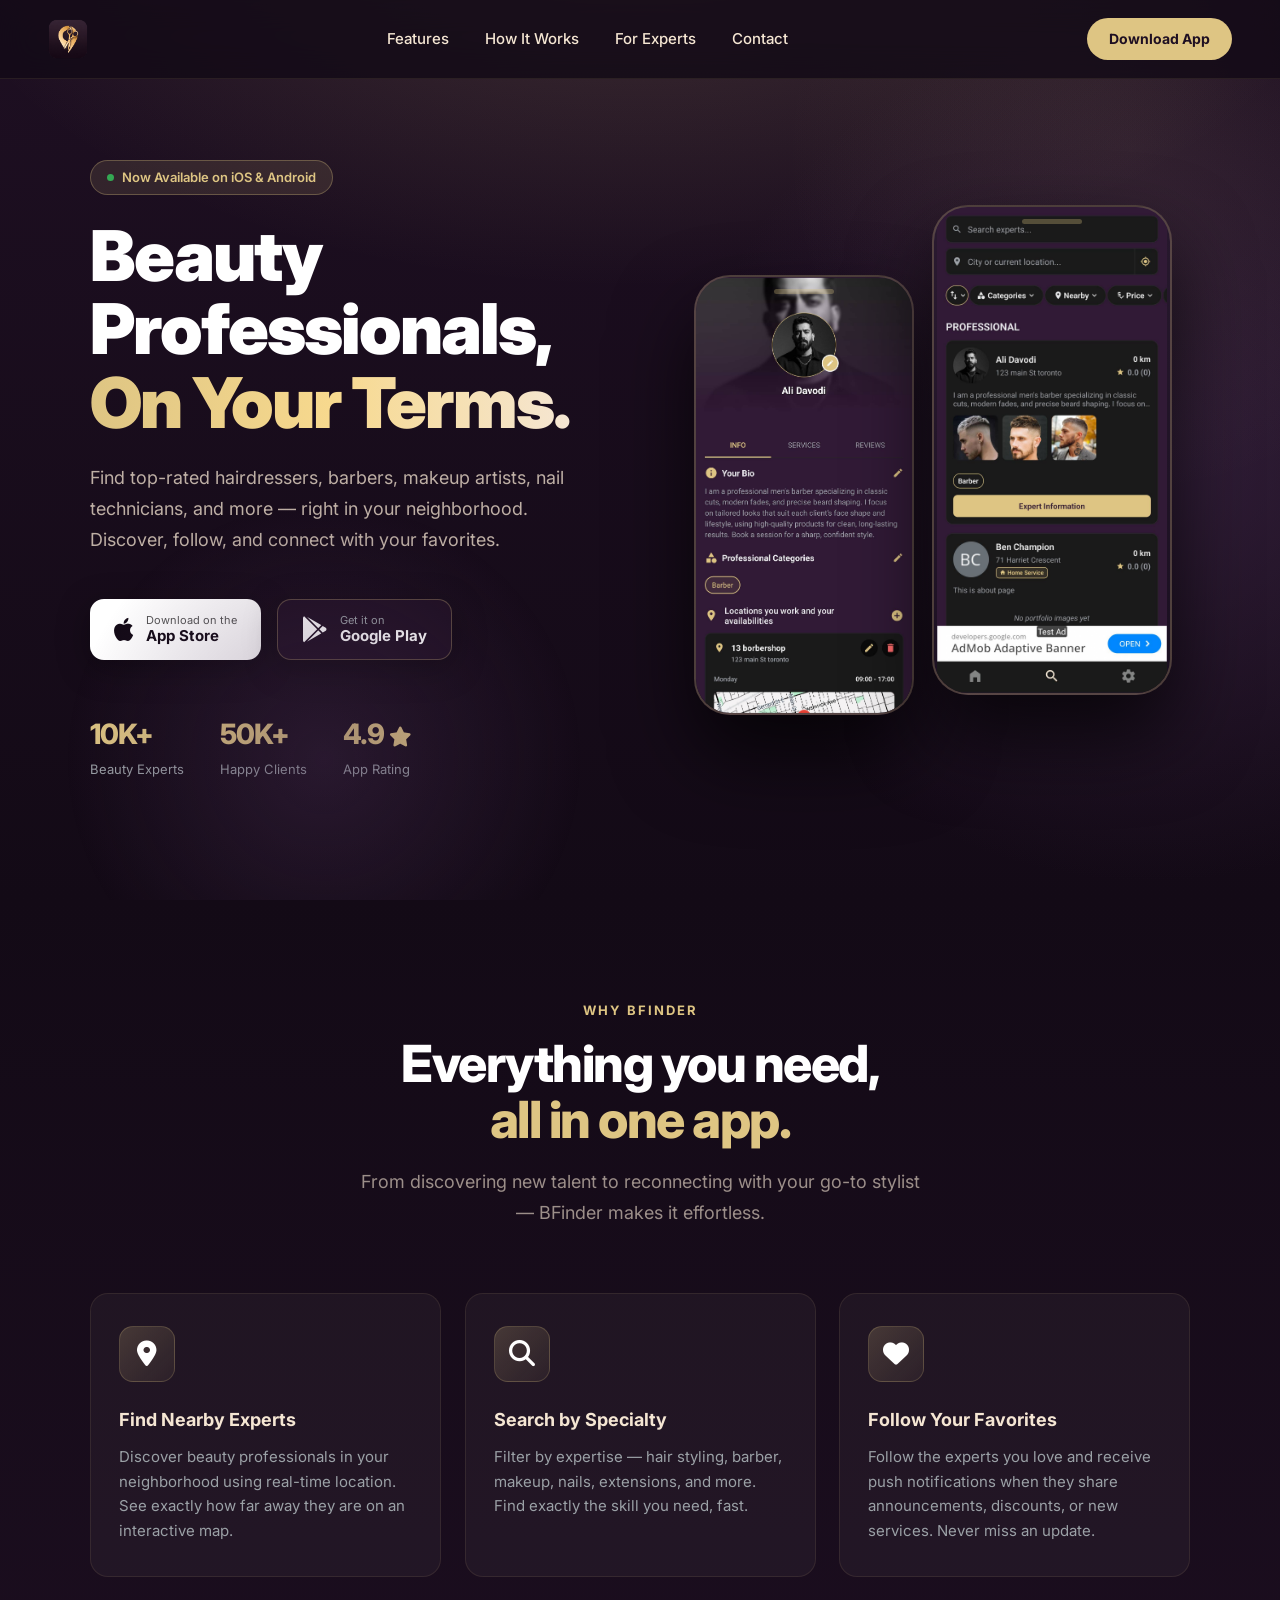
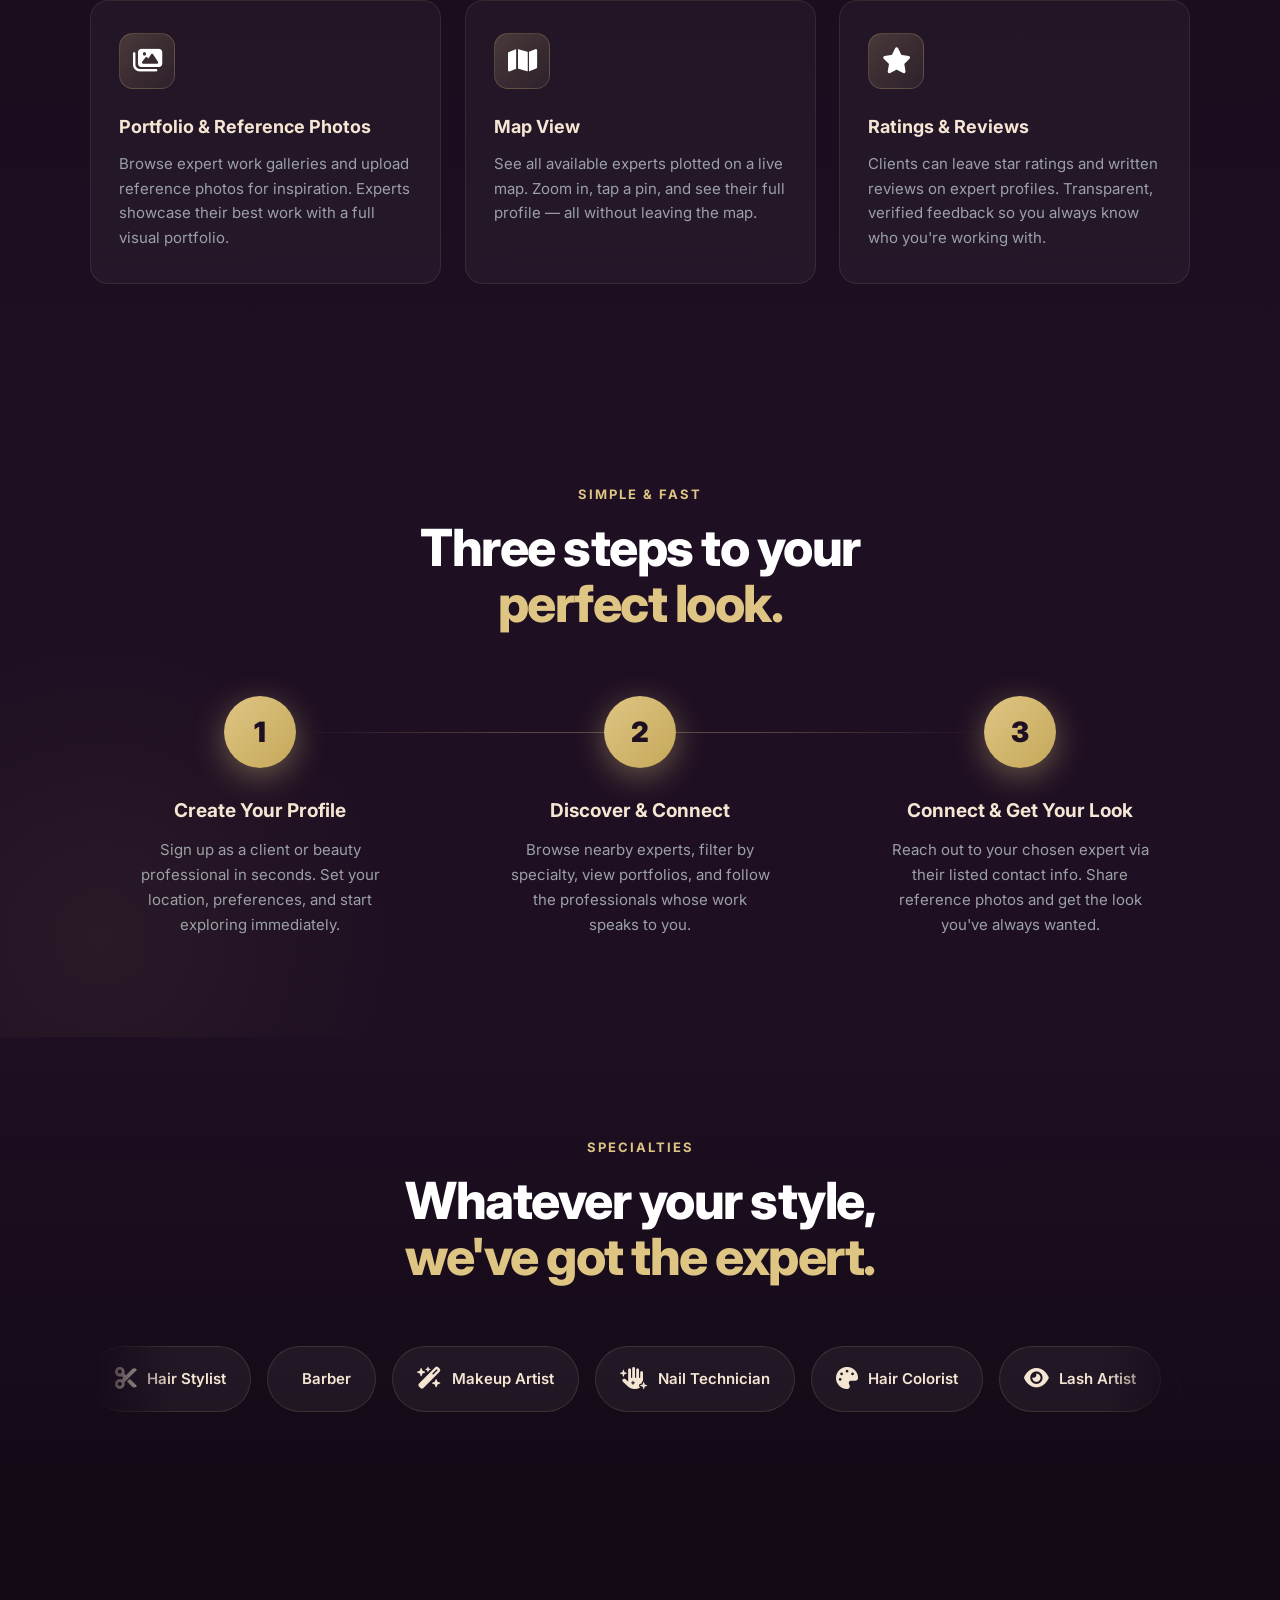
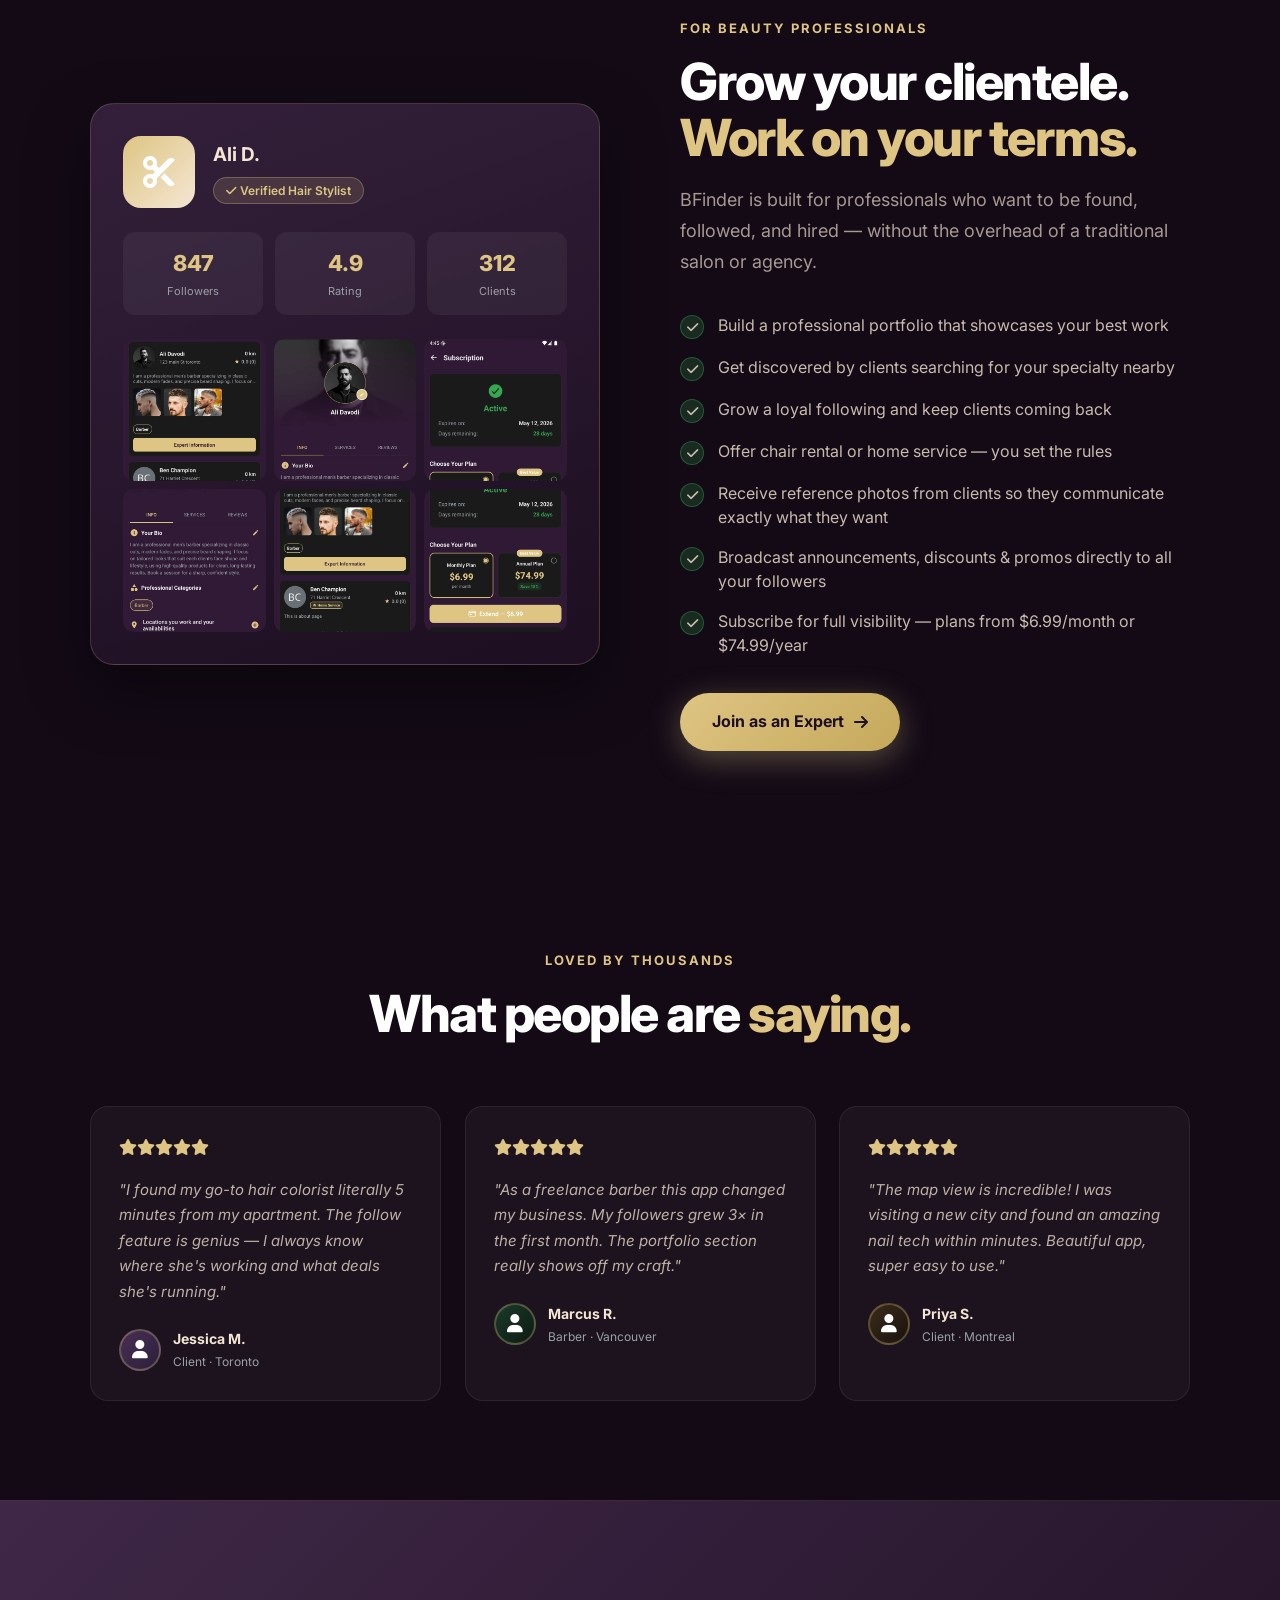
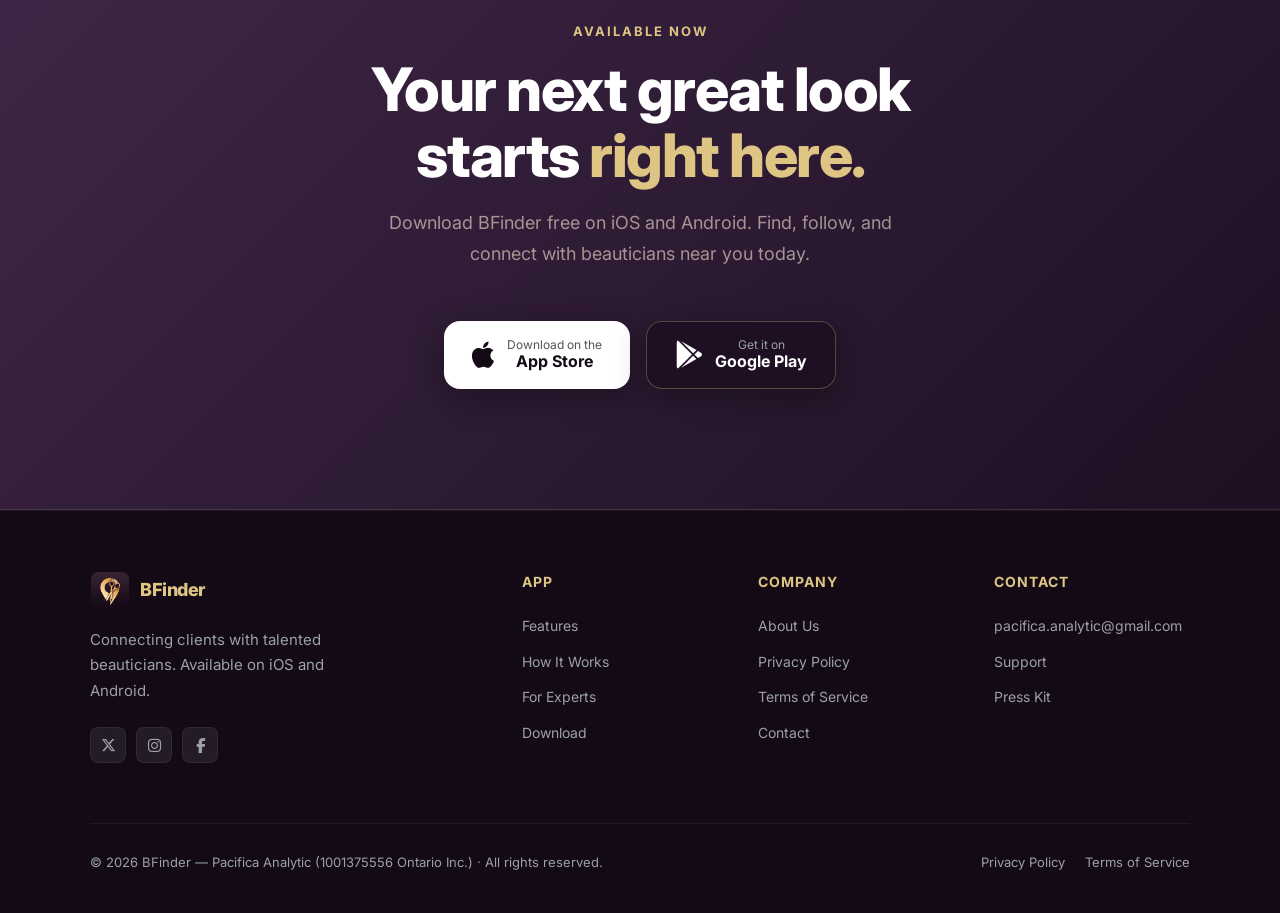
==== commit 4a97c7b4: "fix: change name to bfinder" ====
--- a/index.html
+++ b/index.html
@@ -3,11 +3,11 @@
 <head>
 <meta charset="UTF-8">
 <meta name="viewport" content="width=device-width, initial-scale=1.0">
-<title>Beauty Network — Find Beauty Experts Near You</title>
-<meta name="description" content="Connect with top beauty professionals near you. Hairdressers, barbers, makeup artists, nail technicians and more — available on demand.">
+<title>BFinder — Beautician Finder</title>
+<meta name="description" content="BFinder — connect with top beauticians near you. Hairdressers, barbers, makeup artists, nail technicians and more.">
 <meta name="google-site-verification" content="TVqCpFBTWD-VSv0azmbcBUUXZ6sW8XDsAtsCo4pwNXE">
-<meta property="og:title" content="Beauty Network — Find Beauty Experts Near You">
-<meta property="og:description" content="Discover and connect with top-rated beauty professionals near you.">
+<meta property="og:title" content="BFinder — Beautician Finder">
+<meta property="og:description" content="Discover and connect with top-rated beauticians near you.">
 <meta property="og:type" content="website">
 <link rel="preconnect" href="https://fonts.googleapis.com">
 <link rel="preconnect" href="https://fonts.gstatic.com" crossorigin>
@@ -20,7 +20,7 @@
 <!-- NAV -->
 <nav>
   <a href="#" class="nav-logo">
-    <img src="images/logo.png" alt="Beauty Network" style="height:40px;display:inline-block;vertical-align:middle;">
+    <img src="images/logo.png" alt="BFinder" style="height:40px;display:inline-block;vertical-align:middle;">
   </a>
   <ul class="nav-links">
     <li><a href="#features">Features</a></li>
@@ -101,9 +101,9 @@
 <section class="features" id="features">
   <div class="section-inner">
     <div class="center reveal">
-      <div class="section-tag">Why Beauty Network</div>
+      <div class="section-tag">Why BFinder</div>
       <h2 class="section-title">Everything you need,<br><span class="gold">all in one app.</span></h2>
-      <p class="section-sub" style="margin: 0 auto;">From discovering new talent to reconnecting with your go-to stylist — Beauty Network makes it effortless.</p>
+      <p class="section-sub" style="margin: 0 auto;">From discovering new talent to reconnecting with your go-to stylist — BFinder makes it effortless.</p>
     </div>
     <div class="features-grid">
       <div class="feature-card reveal">
@@ -231,7 +231,7 @@
       <div class="experts-content reveal-right">
         <div class="section-tag">For Beauty Professionals</div>
         <h2 class="section-title">Grow your clientele.<br><span class="gold">Work on your terms.</span></h2>
-        <p class="section-sub">Beauty Network Workers is built for professionals who want to be found, followed, and hired — without the overhead of a traditional salon or agency.</p>
+        <p class="section-sub">BFinder is built for professionals who want to be found, followed, and hired — without the overhead of a traditional salon or agency.</p>
         <ul class="benefit-list">
           <li><span class="check"><i class="fa-solid fa-check"></i></span><span>Build a professional portfolio that showcases your best work</span></li>
           <li><span class="check"><i class="fa-solid fa-check"></i></span><span>Get discovered by clients searching for your specialty nearby</span></li>
@@ -288,7 +288,7 @@
   <div class="section-inner">
     <div class="section-tag center reveal">Available Now</div>
     <h2 class="section-title center reveal" style="--reveal-delay:0.08s">Your next great look<br>starts <span class="gold">right here.</span></h2>
-    <p class="section-sub center reveal" style="--reveal-delay:0.16s">Download Beauty Network Workers free on iOS and Android. Find, follow, and connect with beauty experts near you today.</p>
+    <p class="section-sub center reveal" style="--reveal-delay:0.16s">Download BFinder free on iOS and Android. Find, follow, and connect with beauticians near you today.</p>
     <div class="download-btns reveal" style="--reveal-delay:0.24s">
       <a href="#" class="btn-store" style="padding:16px 28px;font-size:16px;border-radius:16px;">
         <span class="store-icon" style="font-size:30px;"><i class="fa-brands fa-apple"></i></span>
@@ -308,10 +308,10 @@
     <div class="footer-top">
       <div class="footer-brand">
         <div class="nav-logo" style="font-size:18px;display:flex;align-items:center;gap:10px;">
-          <img src="images/logo.png" alt="Beauty Network Workers" style="height:40px;">
-          <span>Beauty Network Workers</span>
-        </div>
-        <p>Connecting clients with talented beauty professionals. Available on iOS and Android.</p>
+          <img src="images/logo.png" alt="BFinder" style="height:40px;">
+          <span>BFinder</span>
+        </div>
+        <p>Connecting clients with talented beauticians. Available on iOS and Android.</p>
         <div class="social-links">
           <a href="#" class="social-btn"><i class="fa-brands fa-x-twitter"></i></a>
           <a href="#" class="social-btn"><i class="fa-brands fa-instagram"></i></a>
@@ -346,7 +346,7 @@
       </div>
     </div>
     <div class="footer-bottom">
-      <span>© 2026 Beauty Network Workers — Pacifica Analytic (1001375556 Ontario Inc.) · All rights reserved.</span>
+      <span>© 2026 BFinder — Pacifica Analytic (1001375556 Ontario Inc.) · All rights reserved.</span>
       <div style="display:flex;gap:20px;">
         <a href="privacy-policy.html">Privacy Policy</a>
         <a href="#">Terms of Service</a>
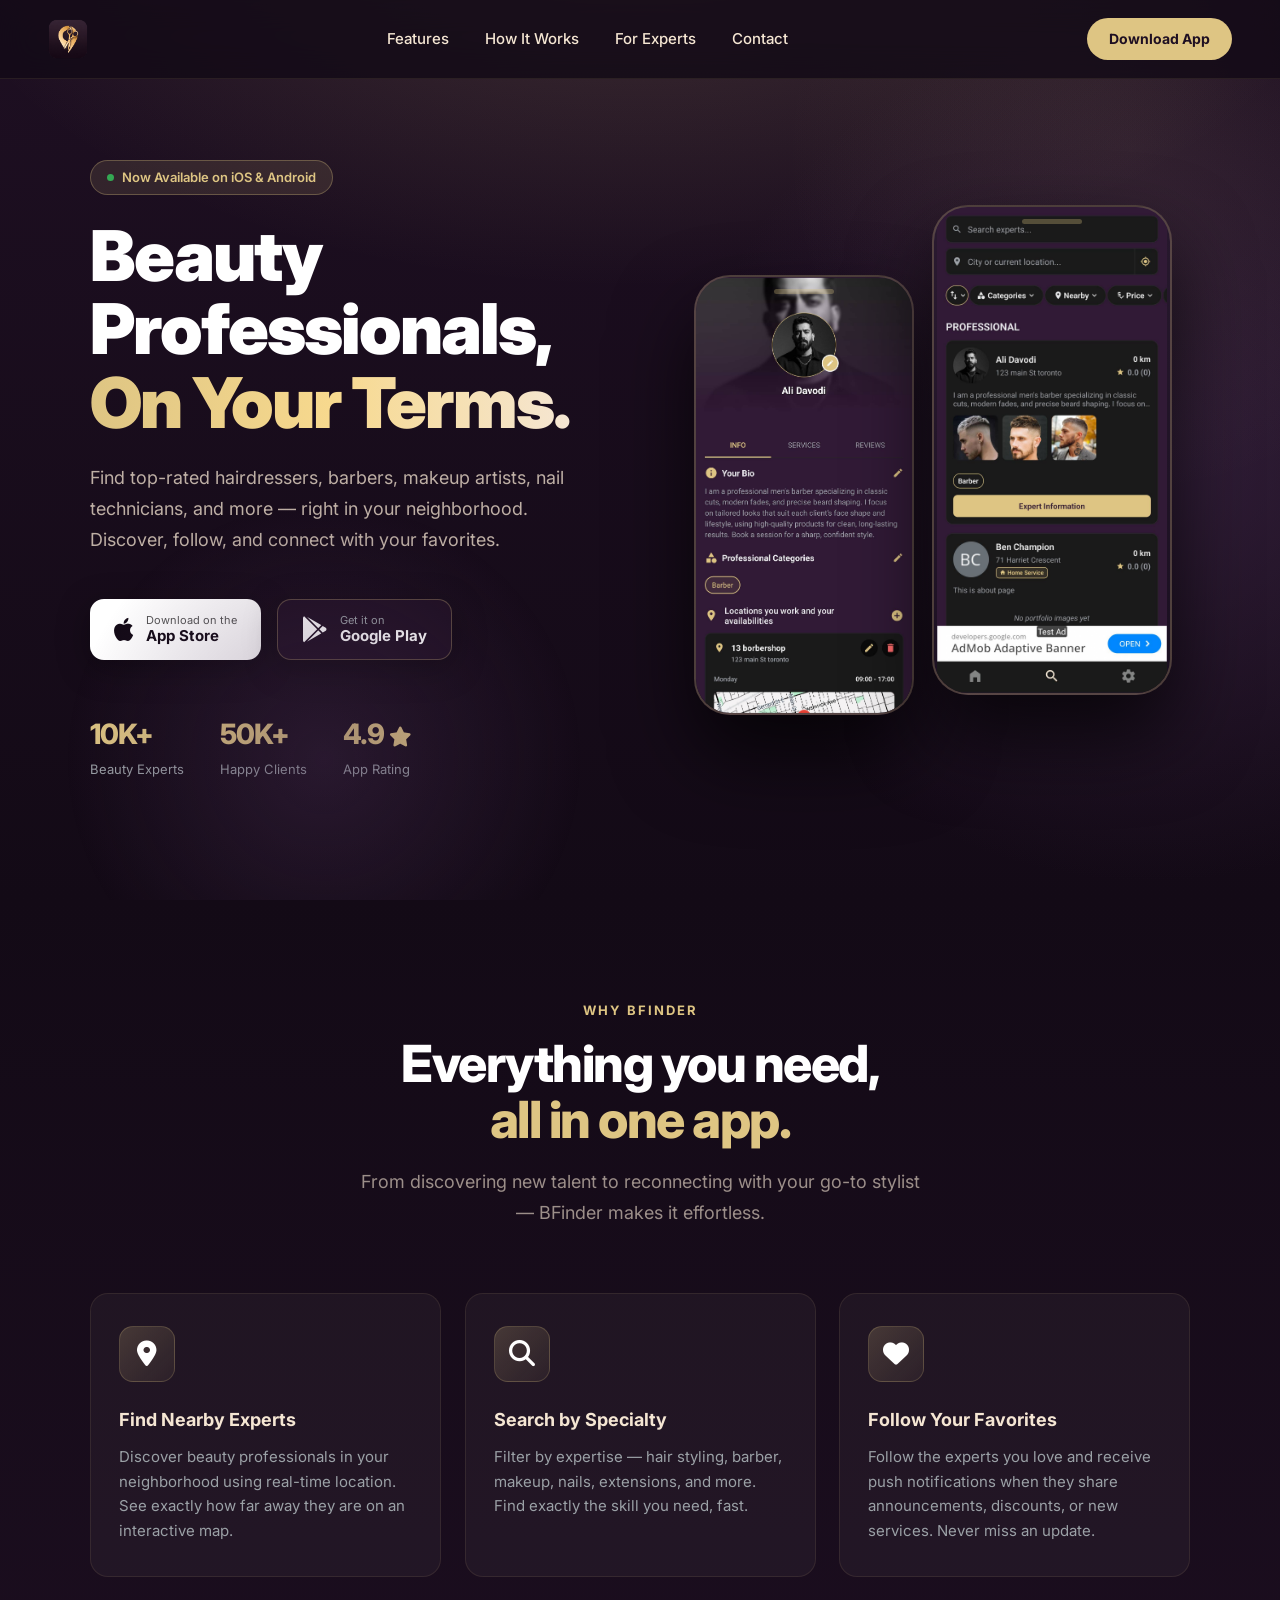
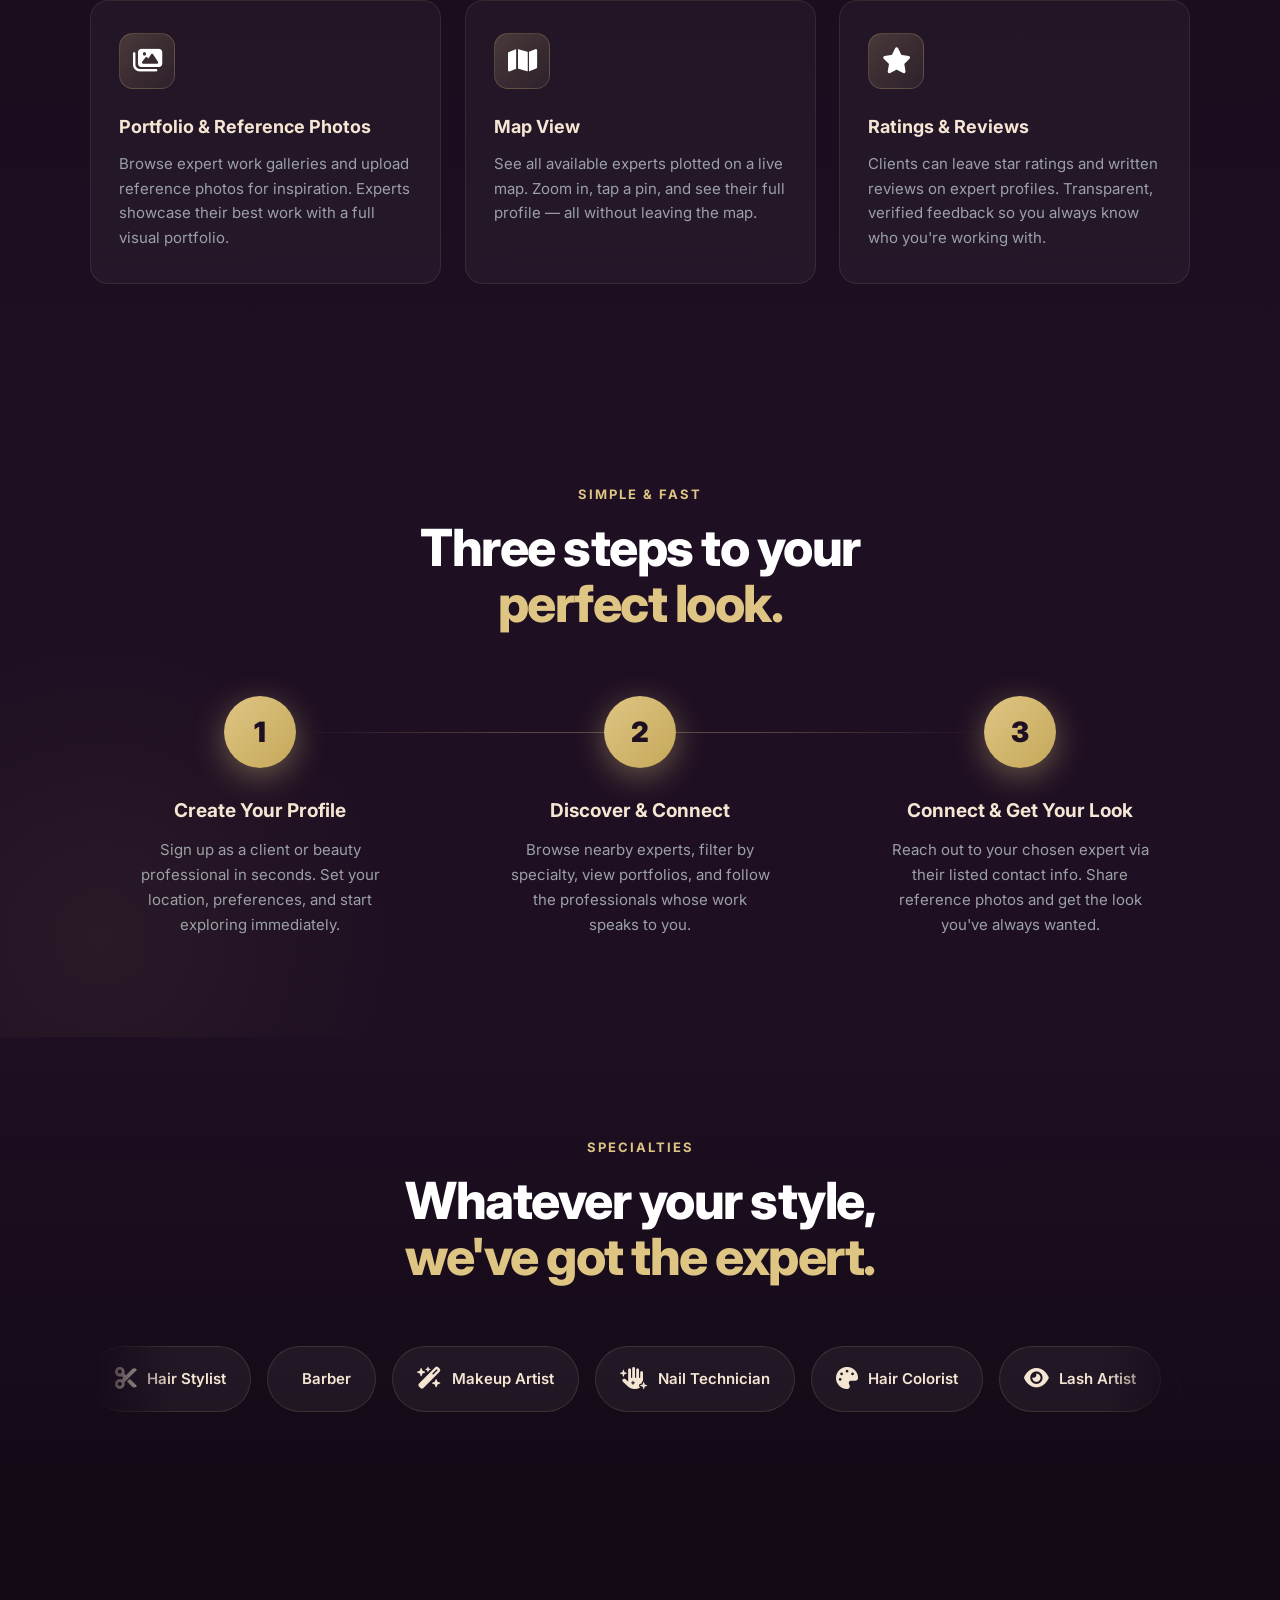
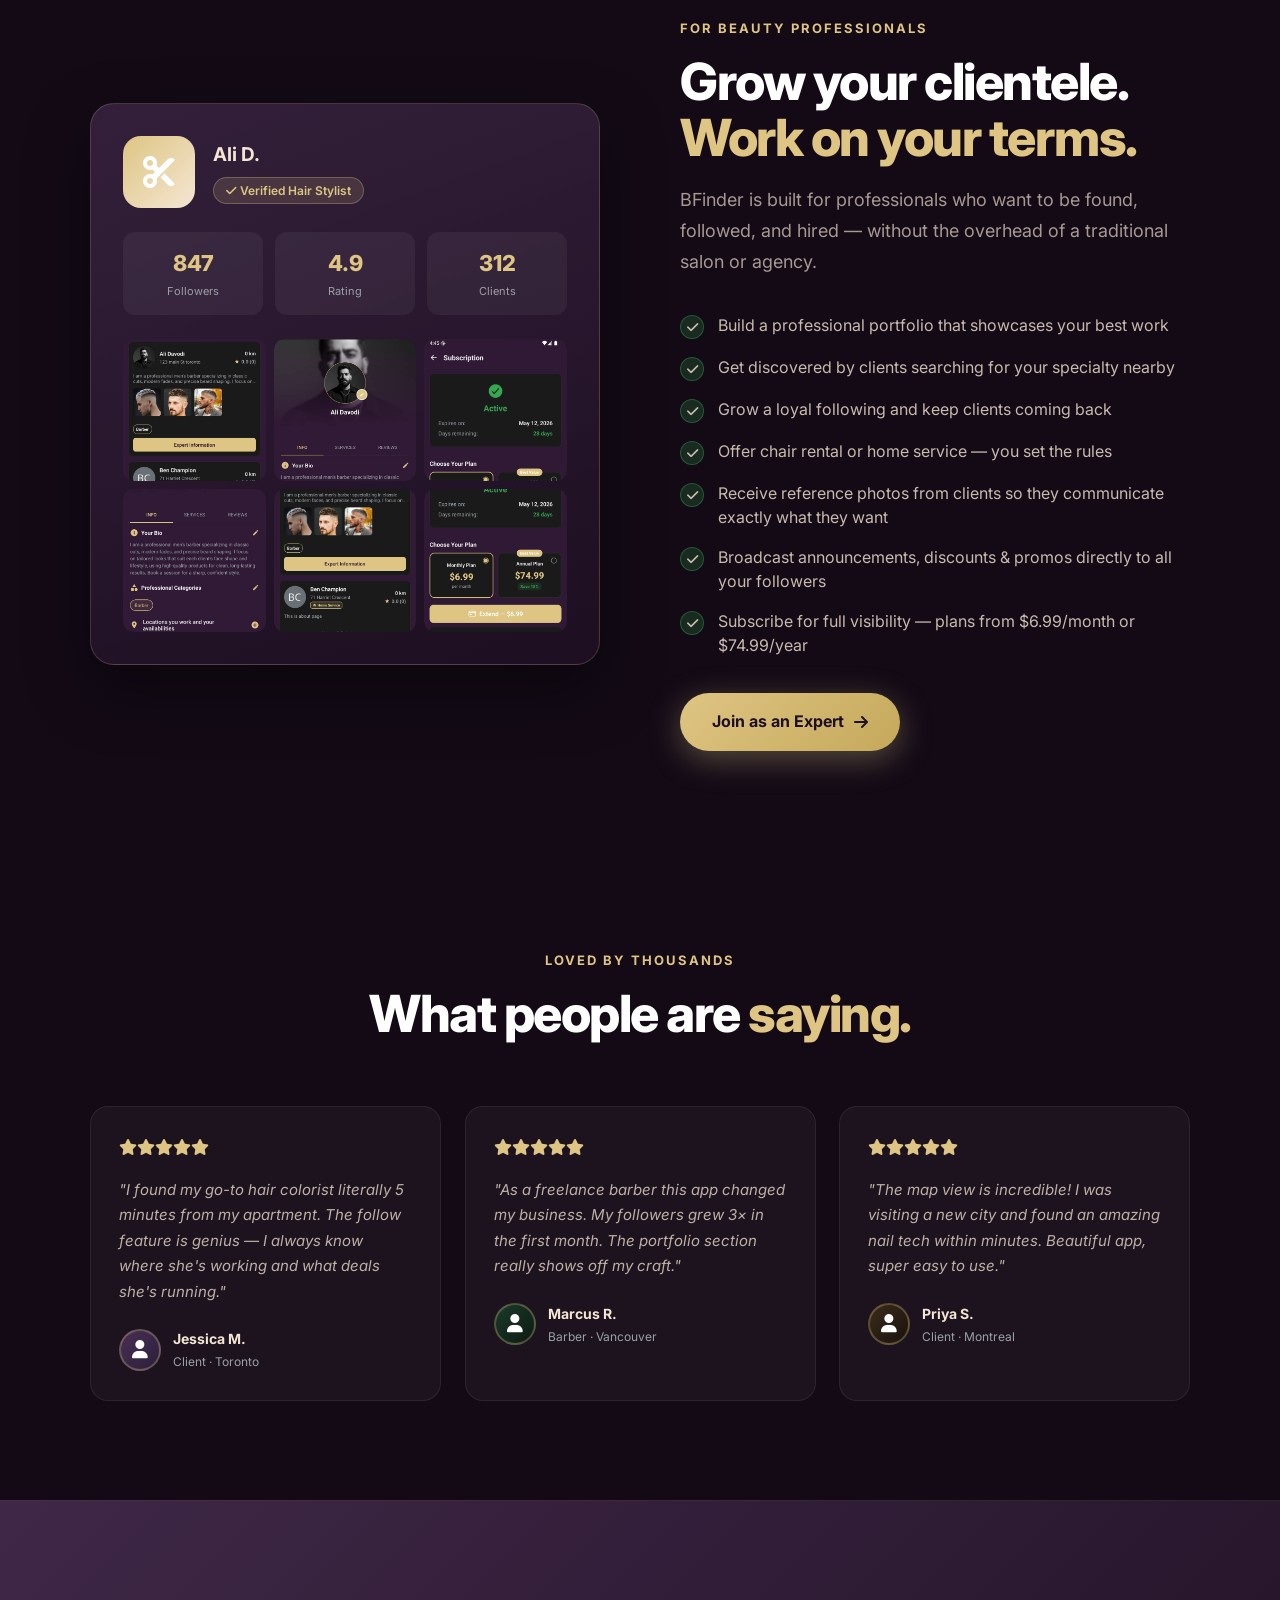
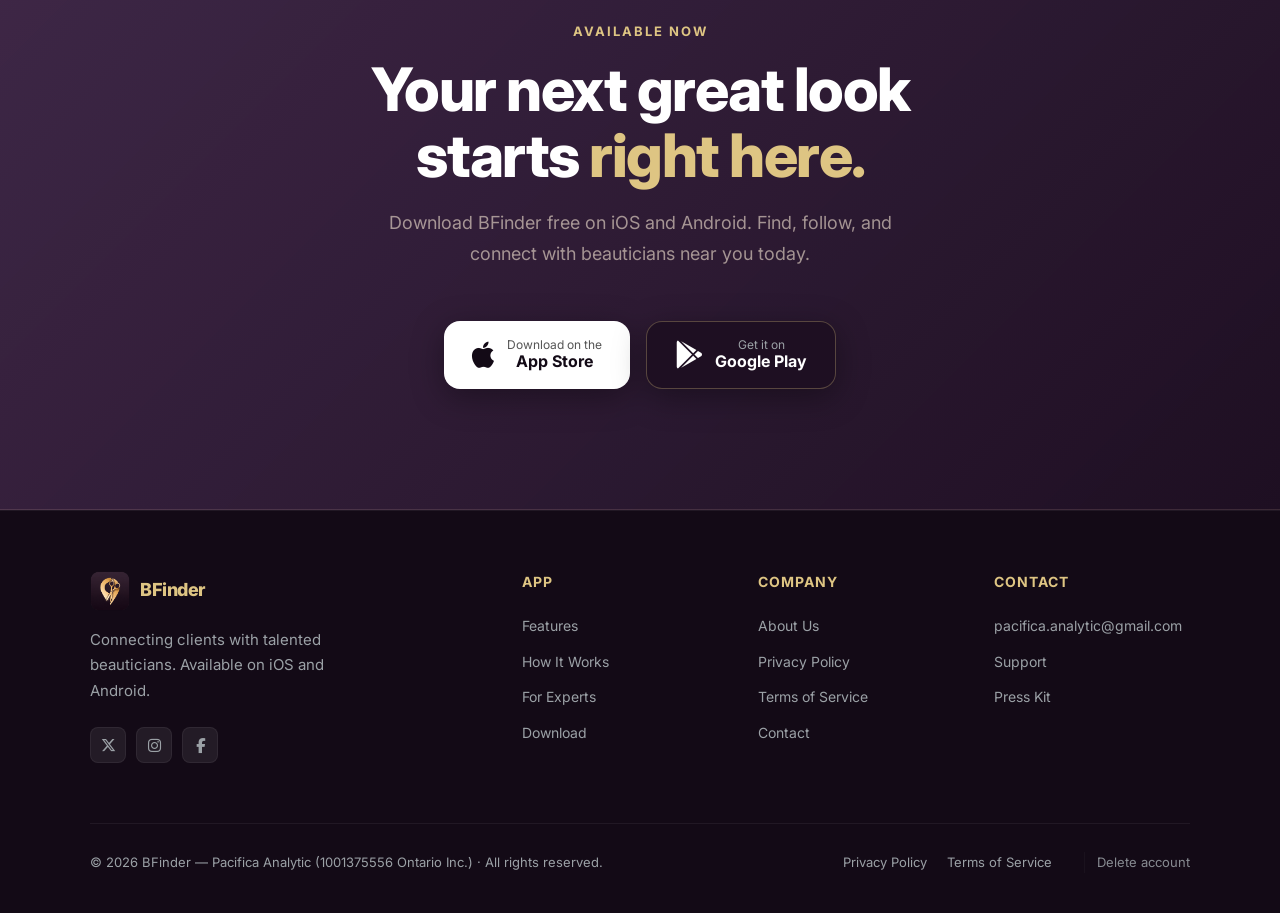
==== commit 3e707c97: "feat: add delete account page" ====
--- a/index.html
+++ b/index.html
@@ -350,6 +350,7 @@
       <div style="display:flex;gap:20px;">
         <a href="privacy-policy.html">Privacy Policy</a>
         <a href="#">Terms of Service</a>
+        <a href="delete-account.html" class="footer-link" aria-label="Delete account page">Delete account</a>
       </div>
     </div>
   </div>
--- a/styles/landing.css
+++ b/styles/landing.css
@@ -397,6 +397,36 @@
    ======================== */
 .features {
   background: linear-gradient(180deg, var(--darkest) 0%, var(--darker) 100%);
+}
+
+/* Accessibility utility: visually hidden but keyboard-focusable */
+.sr-only {
+  position: absolute !important;
+  width: 1px; height: 1px;
+  padding: 0; margin: -1px;
+  overflow: hidden; clip: rect(0, 0, 0, 0);
+  white-space: nowrap; border: 0;
+}
+.sr-only:focus, .sr-only:active {
+  position: static !important;
+  width: auto; height: auto;
+  margin: 0; overflow: visible; clip: auto;
+  white-space: normal;
+}
+
+/* Footer subtle link (visible but low-contrast) */
+.footer-link {
+  font-size: 13px;
+  color: rgba(255,255,255,0.72);
+  opacity: 0.85;
+  margin-left: 12px;
+  padding-left: 12px;
+  border-left: 1px solid rgba(255,255,255,0.04);
+  text-decoration: none;
+}
+.footer-link:hover {
+  color: var(--gold);
+  opacity: 1;
 }
 .features-grid {
   display: grid;
